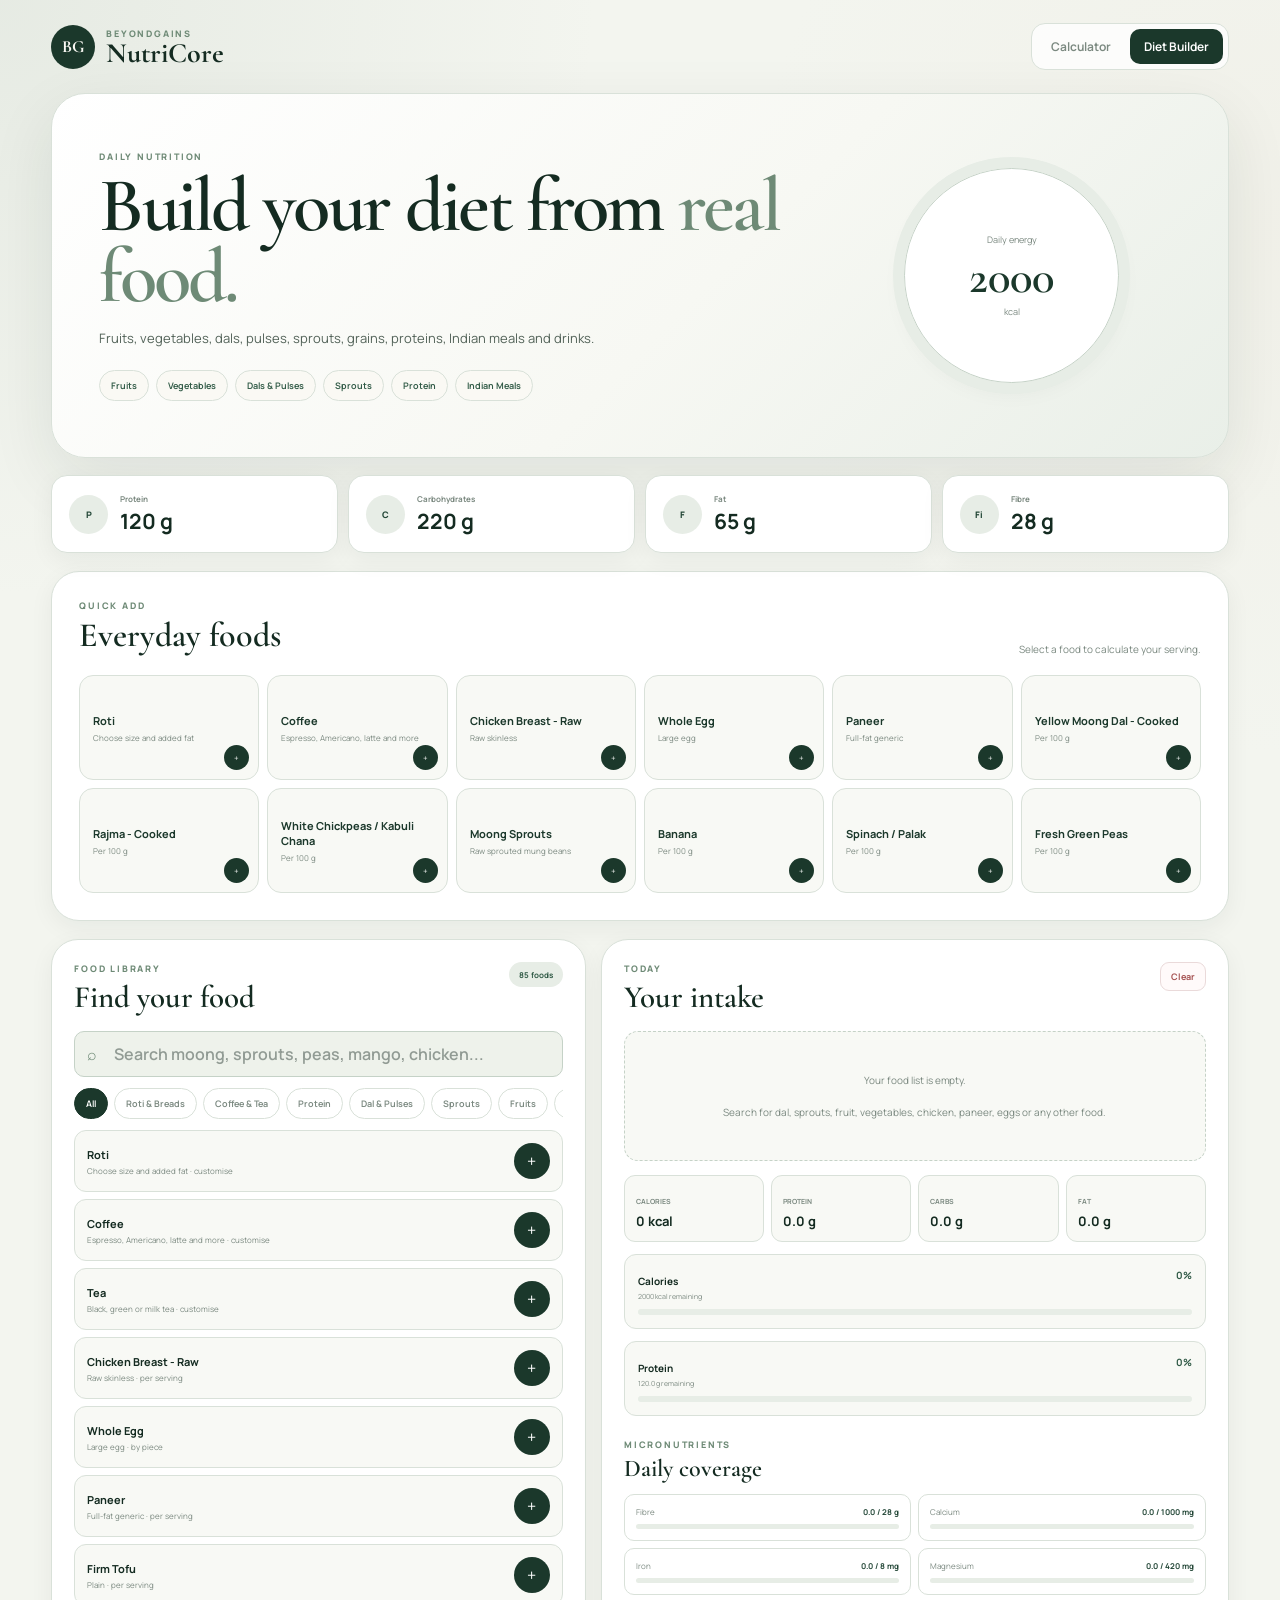
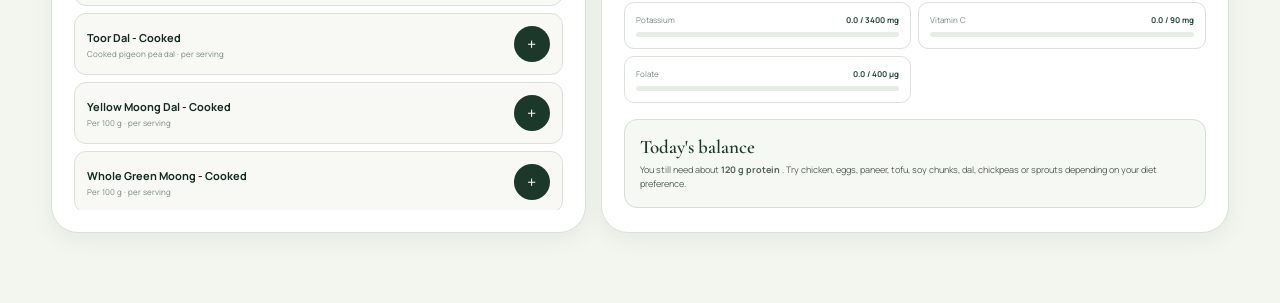
==== diet.html @ 4c8cb604 "Initial NutriCore website" ====
<!DOCTYPE html>
<html lang="en">

<head>

  <meta charset="UTF-8">

  <meta
    name="viewport"
    content="width=device-width, initial-scale=1.0"
  >

  <title>
    BeyondGains NutriCore — Diet Builder
  </title>

  <link
    rel="stylesheet"
    href="./style.css"
  >

</head>


<body>

<header class="navbar">

  <a
    href="./index.html"
    class="logo"
  >

    <span class="logo-mark">
      BG
    </span>

    <span class="logo-copy">

      <span class="logo-top">
        BEYONDGAINS
      </span>

      <span class="logo-main">
        NutriCore
      </span>

    </span>

  </a>


  <nav class="nav-links">

    <a
      href="./index.html"
      class="nav-link"
    >
      Calculator
    </a>

    <a
      href="./diet.html"
      class="nav-link active"
    >
      Diet Builder
    </a>

  </nav>

</header>



<main class="page">

  <section class="diet-hero">

    <div>

      <p class="eyebrow">
        DAILY NUTRITION
      </p>

      <h1>
        Build your diet from
        <span>real food.</span>
      </h1>

      <p id="dietTypeDisplay">

        Fruits, vegetables, dals,
        pulses, sprouts, grains,
        proteins, Indian meals and drinks.

      </p>


      <div class="diet-badges">

        <span>
          Fruits
        </span>

        <span>
          Vegetables
        </span>

        <span>
          Dals & Pulses
        </span>

        <span>
          Sprouts
        </span>

        <span>
          Protein
        </span>

        <span>
          Indian Meals
        </span>

      </div>

    </div>


    <div class="target-orbit">

      <div class="target-ring">

        <span>
          Daily energy
        </span>

        <strong id="targetCalories">
          —
        </strong>

        <small>
          kcal
        </small>

      </div>

    </div>

  </section>



  <section class="dashboard-grid">

    <article class="dashboard-card">

      <div class="dashboard-icon">
        P
      </div>

      <div>

        <span>
          Protein
        </span>

        <strong id="targetProtein">
          —
        </strong>

      </div>

    </article>


    <article class="dashboard-card">

      <div class="dashboard-icon">
        C
      </div>

      <div>

        <span>
          Carbohydrates
        </span>

        <strong id="targetCarbs">
          —
        </strong>

      </div>

    </article>


    <article class="dashboard-card">

      <div class="dashboard-icon">
        F
      </div>

      <div>

        <span>
          Fat
        </span>

        <strong id="targetFat">
          —
        </strong>

      </div>

    </article>


    <article class="dashboard-card">

      <div class="dashboard-icon">
        Fi
      </div>

      <div>

        <span>
          Fibre
        </span>

        <strong id="targetFibre">
          —
        </strong>

      </div>

    </article>

  </section>



  <section class="quick-section">

    <div class="section-heading">

      <div>

        <p class="eyebrow">
          QUICK ADD
        </p>

        <h2>
          Everyday foods
        </h2>

      </div>

      <p>
        Select a food to calculate your serving.
      </p>

    </div>


    <div
      id="quickFoodGrid"
      class="quick-food-grid"
    ></div>

  </section>



  <section class="food-layout">

    <div class="food-browser">

      <div class="food-browser-head">

        <div>

          <p class="eyebrow">
            FOOD LIBRARY
          </p>

          <h2>
            Find your food
          </h2>

        </div>


        <span
          id="foodCount"
          class="food-count"
        >
          0 foods
        </span>

      </div>


      <div class="search-shell">

        <span class="search-symbol">
          ⌕
        </span>

        <input
          id="foodSearch"
          type="search"
          placeholder="Search moong, sprouts, peas, mango, chicken..."
        >

      </div>


      <div
        id="filterRow"
        class="filter-row"
      ></div>


      <div
        id="foodList"
        class="food-list"
      ></div>

    </div>



    <div class="meal-panel">

      <div class="meal-panel-head">

        <div>

          <p class="eyebrow">
            TODAY
          </p>

          <h2>
            Your intake
          </h2>

        </div>


        <button
          id="clearMealButton"
          class="clear-button"
        >
          Clear
        </button>

      </div>


      <div
        id="mealItems"
        class="meal-items"
      ></div>


      <div class="meal-total-grid">

        <div class="meal-total">

          <span>
            CALORIES
          </span>

          <strong id="mealCalories">
            0 kcal
          </strong>

        </div>


        <div class="meal-total">

          <span>
            PROTEIN
          </span>

          <strong id="mealProtein">
            0 g
          </strong>

        </div>


        <div class="meal-total">

          <span>
            CARBS
          </span>

          <strong id="mealCarbs">
            0 g
          </strong>

        </div>


        <div class="meal-total">

          <span>
            FAT
          </span>

          <strong id="mealFat">
            0 g
          </strong>

        </div>

      </div>


      <div class="progress-card">

        <div class="progress-label">

          <div>

            <span>
              Calories
            </span>

            <small id="calorieRemainingText">
              —
            </small>

          </div>

          <strong id="progressText">
            0%
          </strong>

        </div>


        <div class="progress-track">

          <div
            id="progressBar"
            class="progress-bar"
          ></div>

        </div>

      </div>


      <div class="progress-card">

        <div class="progress-label">

          <div>

            <span>
              Protein
            </span>

            <small id="proteinRemainingText">
              —
            </small>

          </div>

          <strong id="proteinProgressText">
            0%
          </strong>

        </div>


        <div class="progress-track">

          <div
            id="proteinProgressBar"
            class="progress-bar"
          ></div>

        </div>

      </div>


      <div class="micro-heading">

        <p class="eyebrow">
          MICRONUTRIENTS
        </p>

        <h3>
          Daily coverage
        </h3>

      </div>


      <div
        id="micronutrients"
        class="micronutrient-grid"
      ></div>


      <div
        id="suggestionBox"
        class="suggestion-box"
      ></div>

    </div>

  </section>

</main>



<div
  id="foodCalculatorOverlay"
  class="food-calculator-overlay"
>

  <div class="food-calculator">

    <div>

      <div class="calculator-header">

        <div>

          <p class="eyebrow">
            FOOD CALCULATOR
          </p>

          <h2 id="calculatorFoodName">
            Food
          </h2>

        </div>


        <button
          id="calculatorClose"
          class="calculator-close"
        >
          ×
        </button>

      </div>


      <div class="calculator-screen">

        <div class="calculator-display-top">

          <span id="calculatorFoodDescription">
            Serving
          </span>

          <strong id="calculatorUnitLabel">
            g
          </strong>

        </div>


        <div class="calculator-number-display">

          <span>
            Quantity
          </span>

          <strong id="calculatorQuantity">
            1
          </strong>

        </div>


        <div class="live-macros">

          <div class="live-macro">

            <span>
              CALORIES
            </span>

            <strong id="calculatorCalories">
              0
            </strong>

          </div>


          <div class="live-macro">

            <span>
              PROTEIN
            </span>

            <strong id="calculatorProtein">
              0 g
            </strong>

          </div>


          <div class="live-macro">

            <span>
              CARBS
            </span>

            <strong id="calculatorCarbs">
              0 g
            </strong>

          </div>


          <div class="live-macro">

            <span>
              FAT
            </span>

            <strong id="calculatorFat">
              0 g
            </strong>

          </div>

        </div>

      </div>


      <div
        id="calculatorOptions"
      ></div>

    </div>



    <div class="number-pad-panel">

      <div class="number-pad-title">
        QUANTITY
      </div>


      <div class="number-pad">

        <button class="num-key" data-number="1">1</button>
        <button class="num-key" data-number="2">2</button>
        <button class="num-key" data-number="3">3</button>

        <button class="num-key" data-number="4">4</button>
        <button class="num-key" data-number="5">5</button>
        <button class="num-key" data-number="6">6</button>

        <button class="num-key" data-number="7">7</button>
        <button class="num-key" data-number="8">8</button>
        <button class="num-key" data-number="9">9</button>

        <button
          class="num-key action"
          data-number="."
        >
          .
        </button>

        <button
          class="num-key"
          data-number="0"
        >
          0
        </button>

        <button
          id="calculatorBackspace"
          class="num-key action"
        >
          ⌫
        </button>

      </div>


      <button
        id="calculatorClear"
        class="outline-button"
        style="width:100%; margin-top:10px;"
      >
        Clear
      </button>


      <button
        id="calculatorAdd"
        class="add-calculated-food"
      >
        Add to Today
      </button>


      <p class="calculator-note">

        Values are estimates and can vary with
        size, preparation and product.

      </p>

    </div>

  </div>

</div>


<script
  type="module"
  src="./diet.js"
></script>

</body>

</html>
---- style.css ----
@import url("https://fonts.googleapis.com/css2?family=Cormorant+Garamond:wght@500;600;700&family=Manrope:wght@400;500;600;700;800&display=swap");

:root {
  --bg: #f3f5ef;
  --bg-secondary: #e9eee7;

  --surface: #ffffff;
  --surface-soft: #f8f9f5;
  --surface-green: #edf3ec;

  --forest-950: #142b21;
  --forest-900: #1b382b;
  --forest-800: #234737;
  --forest-700: #305a46;
  --forest-600: #476c59;

  --sage-600: #6e8a76;
  --sage-500: #829989;
  --sage-400: #9caf9f;
  --sage-300: #bdcabe;
  --sage-200: #d5dfd5;
  --sage-100: #e7ede6;

  --ivory: #faf9f4;
  --warm: #ebe5d9;

  --text: #1d2d24;
  --text-soft: #526258;
  --muted: #7b8980;

  --border: #d9e1d9;
  --border-dark: #c5d2c7;

  --danger: #a65353;

  --shadow-sm:
    0 7px 24px rgba(20, 43, 33, 0.055);

  --shadow:
    0 22px 65px rgba(20, 43, 33, 0.09);
}


/* =====================================================
   RESET
===================================================== */

* {
  box-sizing: border-box;
}


html {
  scroll-behavior: smooth;
}


body {
  margin: 0;

  min-height: 100vh;

  font-family:
    "Manrope",
    sans-serif;

  color: var(--text);

  background:
    radial-gradient(
      circle at 0% 0%,
      rgba(189, 202, 190, 0.24),
      transparent 26%
    ),
    radial-gradient(
      circle at 100% 12%,
      rgba(235, 229, 217, 0.28),
      transparent 25%
    ),
    var(--bg);
}


a {
  color: inherit;
  text-decoration: none;
}


button,
input,
select {
  font: inherit;
}


button {
  cursor: pointer;
}


h1,
h2,
h3,
h4 {
  font-family:
    "Cormorant Garamond",
    Georgia,
    serif;
}


/* =====================================================
   NAV
===================================================== */

.navbar {
  width: min(1240px, 92%);

  margin: auto;

  padding: 23px 0;

  display: flex;

  align-items: center;

  justify-content: space-between;
}


.logo {
  display: flex;

  align-items: center;

  gap: 11px;
}


.logo-mark {
  width: 44px;
  height: 44px;

  display: flex;

  align-items: center;
  justify-content: center;

  border-radius: 50%;

  color: var(--ivory);

  background: var(--forest-900);

  font-family:
    "Cormorant Garamond",
    serif;

  font-size: 17px;

  font-weight: 700;
}


.logo-copy {
  display: flex;
  flex-direction: column;
}


.logo-top {
  color: var(--sage-600);

  font-size: 9px;

  font-weight: 800;

  letter-spacing: 0.2em;
}


.logo-main {
  color: var(--forest-950);

  font-family:
    "Cormorant Garamond",
    serif;

  font-size: 28px;

  font-weight: 700;

  line-height: 0.95;
}


.nav-links {
  display: flex;

  gap: 5px;

  padding: 5px;

  border: 1px solid var(--border);

  border-radius: 14px;

  background: rgba(255,255,255,0.8);
}


.nav-link {
  padding: 9px 14px;

  border-radius: 10px;

  color: var(--muted);

  font-size: 12px;

  font-weight: 650;

  transition: 0.15s ease;
}


.nav-link:hover {
  color: var(--forest-800);

  background: var(--sage-100);
}


.nav-link.active {
  color: white;

  background: var(--forest-900);
}


.nav-link:active {
  transform: scale(0.95);
}


/* =====================================================
   COMMON
===================================================== */

.page {
  width: min(1240px, 92%);

  margin: auto;

  padding-bottom: 70px;
}


.eyebrow {
  margin: 0;

  color: var(--sage-600);

  font-size: 9px;

  font-weight: 800;

  letter-spacing: 0.2em;
}


.primary-button {
  min-height: 47px;

  padding: 11px 18px;

  border: 0;

  border-radius: 12px;

  color: white;

  background: var(--forest-900);

  font-weight: 750;

  transition:
    transform 0.13s ease,
    background 0.13s ease;
}


.primary-button:hover {
  background: var(--forest-800);

  transform: translateY(-2px);
}


.primary-button:active {
  transform: scale(0.96);
}


.secondary-button {
  min-height: 47px;

  display: inline-flex;

  align-items: center;
  justify-content: center;

  padding: 11px 18px;

  border: 1px solid var(--border-dark);

  border-radius: 12px;

  color: var(--forest-800);

  background: white;

  font-weight: 700;
}


.secondary-button:hover {
  background: var(--sage-100);
}


/* =====================================================
   INDEX HERO
===================================================== */

.home-hero {
  min-height: 500px;

  display: grid;

  grid-template-columns:
    1.3fr 0.7fr;

  gap: 36px;

  align-items: center;

  padding: 48px;

  border: 1px solid var(--border);

  border-radius: 34px;

  background:
    linear-gradient(
      135deg,
      #ffffff,
      #f5f7f1 55%,
      #e9efe8
    );

  box-shadow: var(--shadow);
}


.home-hero h1 {
  max-width: 750px;

  margin: 8px 0 18px;

  color: var(--forest-950);

  font-size:
    clamp(51px, 6vw, 80px);

  font-weight: 600;

  line-height: 0.93;

  letter-spacing: -0.035em;
}


.home-hero h1 span {
  color: var(--sage-600);
}


.home-hero p:not(.eyebrow) {
  max-width: 650px;

  color: var(--text-soft);

  font-size: 14px;

  line-height: 1.75;
}


.hero-actions {
  display: flex;

  flex-wrap: wrap;

  gap: 9px;

  margin-top: 24px;
}


.hero-summary {
  padding: 25px;

  border: 1px solid var(--border-dark);

  border-radius: 25px;

  background: white;

  box-shadow: var(--shadow-sm);
}


.hero-big-number {
  margin:
    8px 0 18px;

  color: var(--forest-900);

  font-family:
    "Cormorant Garamond",
    serif;

  font-size: 58px;

  font-weight: 600;
}


.hero-big-number small {
  font-family:
    "Manrope",
    sans-serif;

  color: var(--muted);

  font-size: 11px;
}


.hero-mini-grid {
  display: grid;

  grid-template-columns:
    repeat(2, 1fr);

  gap: 8px;
}


.hero-mini-card {
  padding: 12px;

  border-radius: 12px;

  background: var(--surface-green);
}


.hero-mini-card span {
  display: block;

  color: var(--muted);

  font-size: 9px;
}


.hero-mini-card strong {
  display: block;

  margin-top: 3px;

  color: var(--forest-900);

  font-size: 16px;
}


/* =====================================================
   INDEX SECTIONS
===================================================== */

.calculator-section {
  margin-top: 18px;

  padding: 29px;

  border: 1px solid var(--border);

  border-radius: 28px;

  background: rgba(255,255,255,0.92);

  box-shadow: var(--shadow-sm);
}


.section-title h2 {
  margin:
    3px 0 0;

  color: var(--forest-950);

  font-size: 35px;

  font-weight: 600;
}


.goal-grid {
  display: grid;

  grid-template-columns:
    repeat(4, 1fr);

  gap: 10px;

  margin-top: 20px;
}


.goal-card {
  position: relative;

  min-height: 145px;

  padding: 17px;

  border: 1px solid var(--border);

  border-radius: 16px;

  background: var(--surface-soft);

  cursor: pointer;

  transition: 0.15s ease;
}


.goal-card:hover {
  transform: translateY(-3px);

  border-color: var(--sage-300);

  background: var(--surface-green);
}


.goal-card:active {
  transform: scale(0.97);
}


.goal-card input {
  position: absolute;

  opacity: 0;
}


.goal-card:has(input:checked) {
  border-color: var(--forest-700);

  background:
    linear-gradient(
      145deg,
      white,
      var(--surface-green)
    );
}


.goal-icon {
  width: 36px;
  height: 36px;

  display: flex;

  align-items: center;
  justify-content: center;

  margin-bottom: 18px;

  border-radius: 50%;

  color: var(--forest-800);

  background: var(--sage-100);

  font-weight: 800;
}


.goal-card strong {
  display: block;

  color: var(--forest-950);

  font-size: 12px;
}


.goal-card span {
  display: block;

  margin-top: 6px;

  color: var(--muted);

  font-size: 10px;

  line-height: 1.5;
}


/* =====================================================
   INDEX FORM
===================================================== */

.form-grid {
  display: grid;

  grid-template-columns:
    repeat(3, 1fr);

  gap: 12px;

  margin-top: 20px;
}


.form-field {
  display: block;

  padding: 13px;

  border: 1px solid var(--border);

  border-radius: 14px;

  background: var(--surface-soft);
}


.form-field > span {
  display: block;

  margin-bottom: 7px;

  color: var(--forest-800);

  font-size: 10px;

  font-weight: 750;
}


/*
IMPORTANT:
These styles fix the "white textbox disappears"
problem on index.html.
*/

.form-field input,
.form-field select,
.search-shell input,
.calculator-option-group input {
  width: 100%;

  min-height: 45px;

  padding: 11px 12px;

  border:
    1px solid var(--border-dark);

  border-radius: 10px;

  outline: none;

  color: var(--forest-950);

  background: #eef2eb;

  font-weight: 600;

  caret-color: var(--forest-900);

  transition:
    border 0.15s ease,
    background 0.15s ease,
    box-shadow 0.15s ease;
}


.form-field input::placeholder,
.search-shell input::placeholder {
  color: #919b94;
}


.form-field input:focus,
.form-field select:focus,
.search-shell input:focus {
  border-color: var(--forest-600);

  background: #ffffff;

  box-shadow:
    0 0 0 4px
    rgba(71,108,89,0.09);
}


.form-field select option {
  color: var(--text);

  background: white;
}


.diet-choice-grid {
  display: grid;

  grid-template-columns:
    repeat(4, 1fr);

  gap: 10px;

  margin-top: 19px;
}


.diet-choice {
  position: relative;

  padding: 15px;

  border: 1px solid var(--border);

  border-radius: 14px;

  background: var(--surface-soft);

  cursor: pointer;

  transition: 0.15s ease;
}


.diet-choice:hover {
  background: var(--surface-green);
}


.diet-choice input {
  position: absolute;

  opacity: 0;
}


.diet-choice:has(input:checked) {
  border-color: var(--forest-700);

  background: var(--sage-100);
}


.diet-choice strong {
  display: block;

  color: var(--forest-900);

  font-size: 11px;
}


.diet-choice small {
  display: block;

  margin-top: 4px;

  color: var(--muted);

  font-size: 9px;
}


/* =====================================================
   RESULT CARDS
===================================================== */

.results-grid {
  display: grid;

  grid-template-columns:
    repeat(4, 1fr);

  gap: 9px;

  margin-top: 20px;
}


.result-card {
  padding: 15px;

  border: 1px solid var(--border);

  border-radius: 14px;

  background: var(--surface-soft);
}


.result-card.highlight {
  background: var(--surface-green);

  border-color: var(--sage-300);
}


.result-card span {
  color: var(--muted);

  font-size: 9px;
}


.result-card strong {
  display: block;

  margin-top: 4px;

  color: var(--forest-900);

  font-size: 24px;
}


.hidden {
  display: none !important;
}


/* =====================================================
   DIET HERO
===================================================== */

.diet-hero {
  min-height: 365px;

  display: grid;

  grid-template-columns:
    1.35fr 0.65fr;

  gap: 40px;

  align-items: center;

  padding: 47px;

  border: 1px solid var(--border);

  border-radius: 34px;

  background:
    linear-gradient(
      135deg,
      #fff,
      #f7f8f3 55%,
      #e9efe8
    );

  box-shadow: var(--shadow);
}


.diet-hero h1 {
  margin:
    7px 0 15px;

  color: var(--forest-950);

  font-size:
    clamp(50px, 6vw, 77px);

  font-weight: 600;

  line-height: 0.93;

  letter-spacing: -0.035em;
}


.diet-hero h1 span {
  color: var(--sage-600);
}


.diet-hero p:not(.eyebrow) {
  max-width: 640px;

  color: var(--text-soft);

  font-size: 13px;

  line-height: 1.7;
}


.diet-badges {
  display: flex;

  flex-wrap: wrap;

  gap: 7px;

  margin-top: 21px;
}


.diet-badges span {
  padding:
    8px 11px;

  border: 1px solid var(--border);

  border-radius: 999px;

  color: var(--forest-700);

  background: var(--ivory);

  font-size: 9px;

  font-weight: 650;
}


.target-orbit {
  display: flex;

  justify-content: center;
}


.target-ring {
  width: 215px;
  height: 215px;

  display: flex;

  flex-direction: column;

  align-items: center;
  justify-content: center;

  border: 1px solid var(--border-dark);

  outline:
    11px solid var(--sage-100);

  border-radius: 50%;

  background: white;

  box-shadow: var(--shadow-sm);
}


.target-ring span {
  color: var(--muted);

  font-size: 9px;
}


.target-ring strong {
  margin-top: 3px;

  color: var(--forest-900);

  font-family:
    "Cormorant Garamond",
    serif;

  font-size: 47px;

  font-weight: 600;
}


.target-ring small {
  color: var(--muted);

  font-size: 9px;
}


/* =====================================================
   DIET DASHBOARD
===================================================== */

.dashboard-grid {
  display: grid;

  grid-template-columns:
    repeat(4, 1fr);

  gap: 10px;

  margin-top: 17px;
}


.dashboard-card {
  display: flex;

  align-items: center;

  gap: 12px;

  padding: 17px;

  border: 1px solid var(--border);

  border-radius: 16px;

  background: white;

  box-shadow: var(--shadow-sm);
}


.dashboard-icon {
  width: 39px;
  height: 39px;

  display: flex;

  align-items: center;
  justify-content: center;

  flex-shrink: 0;

  border-radius: 50%;

  color: var(--forest-800);

  background: var(--sage-100);

  font-size: 9px;

  font-weight: 800;
}


.dashboard-card span {
  display: block;

  color: var(--muted);

  font-size: 8px;

  font-weight: 700;
}


.dashboard-card strong {
  display: block;

  margin-top: 3px;

  color: var(--forest-950);

  font-size: 21px;
}


.dashboard-card small {
  color: var(--muted);

  font-size: 8px;
}


/* =====================================================
   QUICK
===================================================== */

.quick-section {
  margin-top: 18px;

  padding: 27px;

  border: 1px solid var(--border);

  border-radius: 28px;

  background: white;

  box-shadow: var(--shadow-sm);
}


.section-heading {
  display: flex;

  justify-content: space-between;

  align-items: flex-end;

  gap: 20px;

  margin-bottom: 19px;
}


.section-heading h2 {
  margin: 3px 0 0;

  color: var(--forest-950);

  font-size: 34px;

  font-weight: 600;
}


.section-heading > p {
  max-width: 400px;

  margin: 0;

  color: var(--muted);

  font-size: 10px;
}


.quick-food-grid {
  display: grid;

  grid-template-columns:
    repeat(6, 1fr);

  gap: 8px;
}


.quick-food-card {
  position: relative;

  min-height: 105px;

  padding: 13px;

  text-align: left;

  border: 1px solid var(--border);

  border-radius: 14px;

  background: var(--surface-soft);

  transition: 0.13s ease;
}


.quick-food-card:hover {
  transform: translateY(-2px);

  background: var(--surface-green);

  border-color: var(--sage-300);
}


.quick-food-card strong {
  display: block;

  color: var(--forest-900);

  font-size: 11px;
}


.quick-food-card span {
  display: block;

  margin-top: 4px;

  color: var(--muted);

  font-size: 8px;
}


.quick-plus {
  position: absolute;

  right: 9px;
  bottom: 9px;

  width: 25px;
  height: 25px;

  display: flex !important;

  align-items: center;
  justify-content: center;

  border-radius: 50%;

  color: white !important;

  background: var(--forest-900);
}


/* =====================================================
   FOOD AREA
===================================================== */

.food-layout {
  display: grid;

  grid-template-columns:
    0.92fr 1.08fr;

  gap: 15px;

  margin-top: 18px;
}


.food-browser,
.meal-panel {
  padding: 22px;

  border: 1px solid var(--border);

  border-radius: 27px;

  background: white;

  box-shadow: var(--shadow-sm);
}


.food-browser-head,
.meal-panel-head {
  display: flex;

  justify-content: space-between;

  align-items: flex-start;

  gap: 15px;

  margin-bottom: 15px;
}


.food-browser h2,
.meal-panel h2 {
  margin: 3px 0 0;

  color: var(--forest-950);

  font-size: 31px;

  font-weight: 600;
}


.food-count {
  padding:
    7px 10px;

  border-radius: 999px;

  color: var(--forest-700);

  background: var(--sage-100);

  font-size: 8px;

  font-weight: 700;
}


.search-shell {
  position: relative;
}


.search-symbol {
  position: absolute;

  left: 13px;
  top: 50%;

  transform: translateY(-50%);

  color: var(--sage-600);
}


.search-shell input {
  padding-left: 39px;
}


/* =====================================================
   FILTERS
===================================================== */

.filter-row {
  display: flex;

  gap: 6px;

  overflow-x: auto;

  padding: 11px 0;
}


.filter-button {
  flex-shrink: 0;

  padding:
    8px 11px;

  border: 1px solid var(--border);

  border-radius: 999px;

  color: var(--muted);

  background: white;

  font-size: 9px;

  font-weight: 650;
}


.filter-button:hover {
  background: var(--sage-100);

  color: var(--forest-800);
}


.filter-button.active {
  color: white;

  border-color: var(--forest-900);

  background: var(--forest-900);
}


/* =====================================================
   FOOD LIST
===================================================== */

.food-list {
  display: grid;

  gap: 7px;

  max-height: 680px;

  overflow-y: auto;
}


.food-item {
  display: grid;

  grid-template-columns:
    1fr auto;

  align-items: center;

  gap: 10px;

  padding: 12px;

  border: 1px solid var(--border);

  border-radius: 12px;

  background: var(--surface-soft);

  transition: 0.13s ease;
}


.food-item:hover {
  transform: translateX(2px);

  border-color: var(--sage-300);

  background: var(--surface-green);
}


.food-name strong {
  display: block;

  color: var(--forest-950);

  font-size: 11px;
}


.food-name span {
  display: block;

  margin-top: 3px;

  color: var(--muted);

  font-size: 8px;
}


.food-add {
  width: 36px;
  height: 36px;

  border: 0;

  border-radius: 50%;

  color: white;

  background: var(--forest-900);

  font-size: 16px;
}


.food-add:active {
  transform: scale(0.85);
}


/* =====================================================
   MEAL
===================================================== */

.clear-button {
  padding:
    7px 10px;

  border: 1px solid #eadada;

  border-radius: 9px;

  color: var(--danger);

  background: #fffafa;

  font-size: 9px;

  font-weight: 700;
}


.meal-items {
  display: grid;

  gap: 7px;
}


.empty-state {
  padding: 40px 20px;

  border:
    1px dashed var(--border-dark);

  border-radius: 14px;

  color: var(--muted);

  background: var(--surface-soft);

  text-align: center;

  font-size: 10px;

  line-height: 1.6;
}


.meal-item {
  display: grid;

  grid-template-columns:
    1fr auto;

  gap: 8px;

  align-items: center;

  padding: 10px;

  border: 1px solid var(--border);

  border-radius: 11px;

  background: var(--surface-soft);
}


.meal-item-name strong {
  display: block;

  color: var(--forest-950);

  font-size: 10px;
}


.meal-item-name span {
  display: block;

  margin-top: 3px;

  color: var(--muted);

  font-size: 8px;
}


.remove-food {
  width: 31px;
  height: 31px;

  border: 0;

  border-radius: 50%;

  color: var(--danger);

  background: #f8eeee;
}


/* =====================================================
   TOTALS
===================================================== */

.meal-total-grid {
  display: grid;

  grid-template-columns:
    repeat(4, 1fr);

  gap: 7px;

  margin-top: 14px;
}


.meal-total {
  padding: 11px;

  border: 1px solid var(--border);

  border-radius: 11px;

  background: var(--surface-soft);
}


.meal-total span {
  color: var(--muted);

  font-size: 7px;

  font-weight: 700;
}


.meal-total strong {
  display: block;

  margin-top: 3px;

  color: var(--forest-950);

  font-size: 13px;
}


/* =====================================================
   PROGRESS
===================================================== */

.progress-card {
  margin-top: 12px;

  padding: 13px;

  border: 1px solid var(--border);

  border-radius: 12px;

  background: var(--surface-soft);
}


.progress-label {
  display: flex;

  justify-content: space-between;

  gap: 10px;
}


.progress-label span {
  color: var(--forest-950);

  font-size: 10px;

  font-weight: 700;
}


.progress-label small {
  display: block;

  margin-top: 2px;

  color: var(--muted);

  font-size: 7px;
}


.progress-label strong {
  color: var(--forest-700);

  font-size: 10px;
}


.progress-track {
  height: 6px;

  margin-top: 8px;

  overflow: hidden;

  border-radius: 999px;

  background: var(--sage-100);
}


.progress-bar {
  height: 100%;

  border-radius: inherit;

  background:
    linear-gradient(
      90deg,
      var(--forest-900),
      var(--sage-400)
    );
}


/* =====================================================
   MICROS
===================================================== */

.micro-heading {
  margin-top: 22px;
}


.micro-heading h3 {
  margin: 3px 0 0;

  color: var(--forest-950);

  font-size: 24px;

  font-weight: 600;
}


.micronutrient-grid {
  display: grid;

  grid-template-columns:
    repeat(2, 1fr);

  gap: 7px;

  margin-top: 11px;
}


.micro-card {
  padding: 11px;

  border: 1px solid var(--border);

  border-radius: 10px;

  background: white;
}


.micro-top {
  display: flex;

  justify-content: space-between;

  gap: 7px;

  font-size: 8px;
}


.micro-top span {
  color: var(--muted);
}


.micro-top strong {
  color: var(--forest-800);
}


.micro-bar {
  height: 5px;

  margin-top: 7px;

  overflow: hidden;

  border-radius: 999px;

  background: var(--sage-100);
}


.micro-bar div {
  height: 100%;

  background: var(--forest-700);
}


/* =====================================================
   SUGGESTION
===================================================== */

.suggestion-box {
  margin-top: 16px;

  padding: 15px;

  border: 1px solid var(--sage-200);

  border-radius: 13px;

  background: #f5f8f3;
}


.suggestion-box h3 {
  margin:
    0 0 5px;

  color: var(--forest-900);

  font-size: 19px;

  font-weight: 600;
}


.suggestion-box p {
  margin: 0;

  color: var(--text-soft);

  font-size: 9px;

  line-height: 1.6;
}


/* =====================================================
   CALCULATOR MODAL
===================================================== */

.food-calculator-overlay {
  position: fixed;

  inset: 0;

  z-index: 1000;

  display: none;

  align-items: center;
  justify-content: center;

  padding: 20px;

  background:
    rgba(20,43,33,0.40);

  backdrop-filter: blur(10px);
}


.food-calculator-overlay.open {
  display: flex;
}


.food-calculator {
  width: min(900px, 100%);

  max-height: 92vh;

  overflow-y: auto;

  display: grid;

  grid-template-columns:
    1fr 305px;

  gap: 17px;

  padding: 22px;

  border: 1px solid var(--border-dark);

  border-radius: 27px;

  background: var(--ivory);

  box-shadow:
    0 40px 120px
    rgba(20,43,33,0.28);
}


.calculator-header {
  display: flex;

  justify-content: space-between;

  align-items: flex-start;

  gap: 15px;

  margin-bottom: 15px;
}


.calculator-header h2 {
  margin: 3px 0 0;

  color: var(--forest-950);

  font-size: 35px;

  font-weight: 600;
}


.calculator-close {
  width: 37px;
  height: 37px;

  border: 0;

  border-radius: 50%;

  color: var(--forest-800);

  background: var(--sage-100);

  font-size: 18px;
}


.calculator-screen {
  padding: 18px;

  border: 1px solid var(--sage-200);

  border-radius: 17px;

  background:
    linear-gradient(
      145deg,
      #f9faf6,
      #edf2eb
    );
}


.calculator-display-top {
  display: flex;

  justify-content: space-between;

  margin-bottom: 14px;
}


.calculator-display-top span {
  color: var(--muted);

  font-size: 9px;
}


.calculator-display-top strong {
  color: var(--forest-800);

  font-size: 10px;
}


.calculator-number-display {
  padding:
    12px 14px;

  display: flex;

  justify-content: space-between;

  align-items: center;

  border: 1px solid var(--border);

  border-radius: 11px;

  background: white;
}


.calculator-number-display span {
  color: var(--muted);

  font-size: 9px;
}


.calculator-number-display strong {
  color: var(--forest-950);

  font-family:
    "Cormorant Garamond",
    serif;

  font-size: 41px;

  font-weight: 600;
}


.live-macros {
  display: grid;

  grid-template-columns:
    repeat(4, 1fr);

  gap: 6px;

  margin-top: 11px;
}


.live-macro {
  padding: 9px;

  border-radius: 9px;

  background:
    rgba(255,255,255,0.82);
}


.live-macro span {
  display: block;

  color: var(--muted);

  font-size: 6px;
}


.live-macro strong {
  display: block;

  margin-top: 2px;

  color: var(--forest-800);

  font-size: 11px;
}


.calculator-option-group {
  margin-top: 15px;
}


.calculator-option-group > span {
  display: block;

  margin-bottom: 7px;

  color: var(--forest-900);

  font-size: 9px;

  font-weight: 700;
}


.scroll-options {
  display: flex;

  gap: 6px;

  overflow-x: auto;
}


.option-chip {
  flex-shrink: 0;

  padding:
    8px 11px;

  border: 1px solid var(--border);

  border-radius: 999px;

  color: var(--muted);

  background: white;

  font-size: 9px;

  font-weight: 650;
}


.option-chip.selected {
  color: white;

  border-color: var(--forest-900);

  background: var(--forest-900);
}


/* =====================================================
   NUMBER PAD
===================================================== */

.number-pad-panel {
  padding: 16px;

  border: 1px solid var(--border);

  border-radius: 18px;

  background: #f2f4ee;
}


.number-pad-title {
  margin-bottom: 10px;

  color: var(--muted);

  font-size: 8px;

  font-weight: 800;

  letter-spacing: 0.12em;
}


.number-pad {
  display: grid;

  grid-template-columns:
    repeat(3, 1fr);

  gap: 7px;
}


.num-key {
  min-height: 57px;

  border: 1px solid var(--border);

  border-radius: 11px;

  color: var(--forest-950);

  background: white;

  font-size: 17px;

  font-weight: 650;
}


.num-key:hover {
  background: var(--sage-100);
}


.num-key:active {
  transform: scale(0.94);
}


.num-key.action {
  color: var(--forest-700);

  background: var(--surface-green);
}


.outline-button {
  min-height: 43px;

  padding: 10px 14px;

  border: 1px solid var(--border-dark);

  border-radius: 10px;

  color: var(--forest-800);

  background: white;

  font-weight: 650;
}


.add-calculated-food {
  width: 100%;

  min-height: 49px;

  margin-top: 10px;

  border: 0;

  border-radius: 11px;

  color: white;

  background: var(--forest-900);

  font-weight: 750;
}


.add-calculated-food:active {
  transform: scale(0.96);
}


.calculator-note {
  color: var(--muted);

  font-size: 7px;

  line-height: 1.5;
}


/* =====================================================
   RESPONSIVE
===================================================== */

@media (max-width: 1050px) {

  .quick-food-grid {
    grid-template-columns:
      repeat(3, 1fr);
  }


  .food-layout {
    grid-template-columns:
      1fr;
  }

}


@media (max-width: 850px) {

  .home-hero,
  .diet-hero {
    grid-template-columns:
      1fr;
  }


  .goal-grid,
  .diet-choice-grid,
  .dashboard-grid {
    grid-template-columns:
      repeat(2, 1fr);
  }


  .form-grid {
    grid-template-columns:
      repeat(2, 1fr);
  }


  .food-calculator {
    grid-template-columns:
      1fr;
  }

}


@media (max-width: 620px) {

  .navbar {
    align-items: flex-start;

    flex-direction: column;

    gap: 11px;
  }


  .nav-links {
    width: 100%;
  }


  .nav-link {
    flex: 1;

    text-align: center;
  }


  .home-hero,
  .diet-hero {
    padding: 25px;
  }


  .home-hero h1,
  .diet-hero h1 {
    font-size: 47px;
  }


  .goal-grid,
  .form-grid,
  .diet-choice-grid {
    grid-template-columns:
      1fr;
  }


  .results-grid,
  .dashboard-grid,
  .meal-total-grid,
  .micronutrient-grid,
  .live-macros {
    grid-template-columns:
      repeat(2, 1fr);
  }


  .quick-food-grid {
    grid-template-columns:
      repeat(2, 1fr);
  }

}
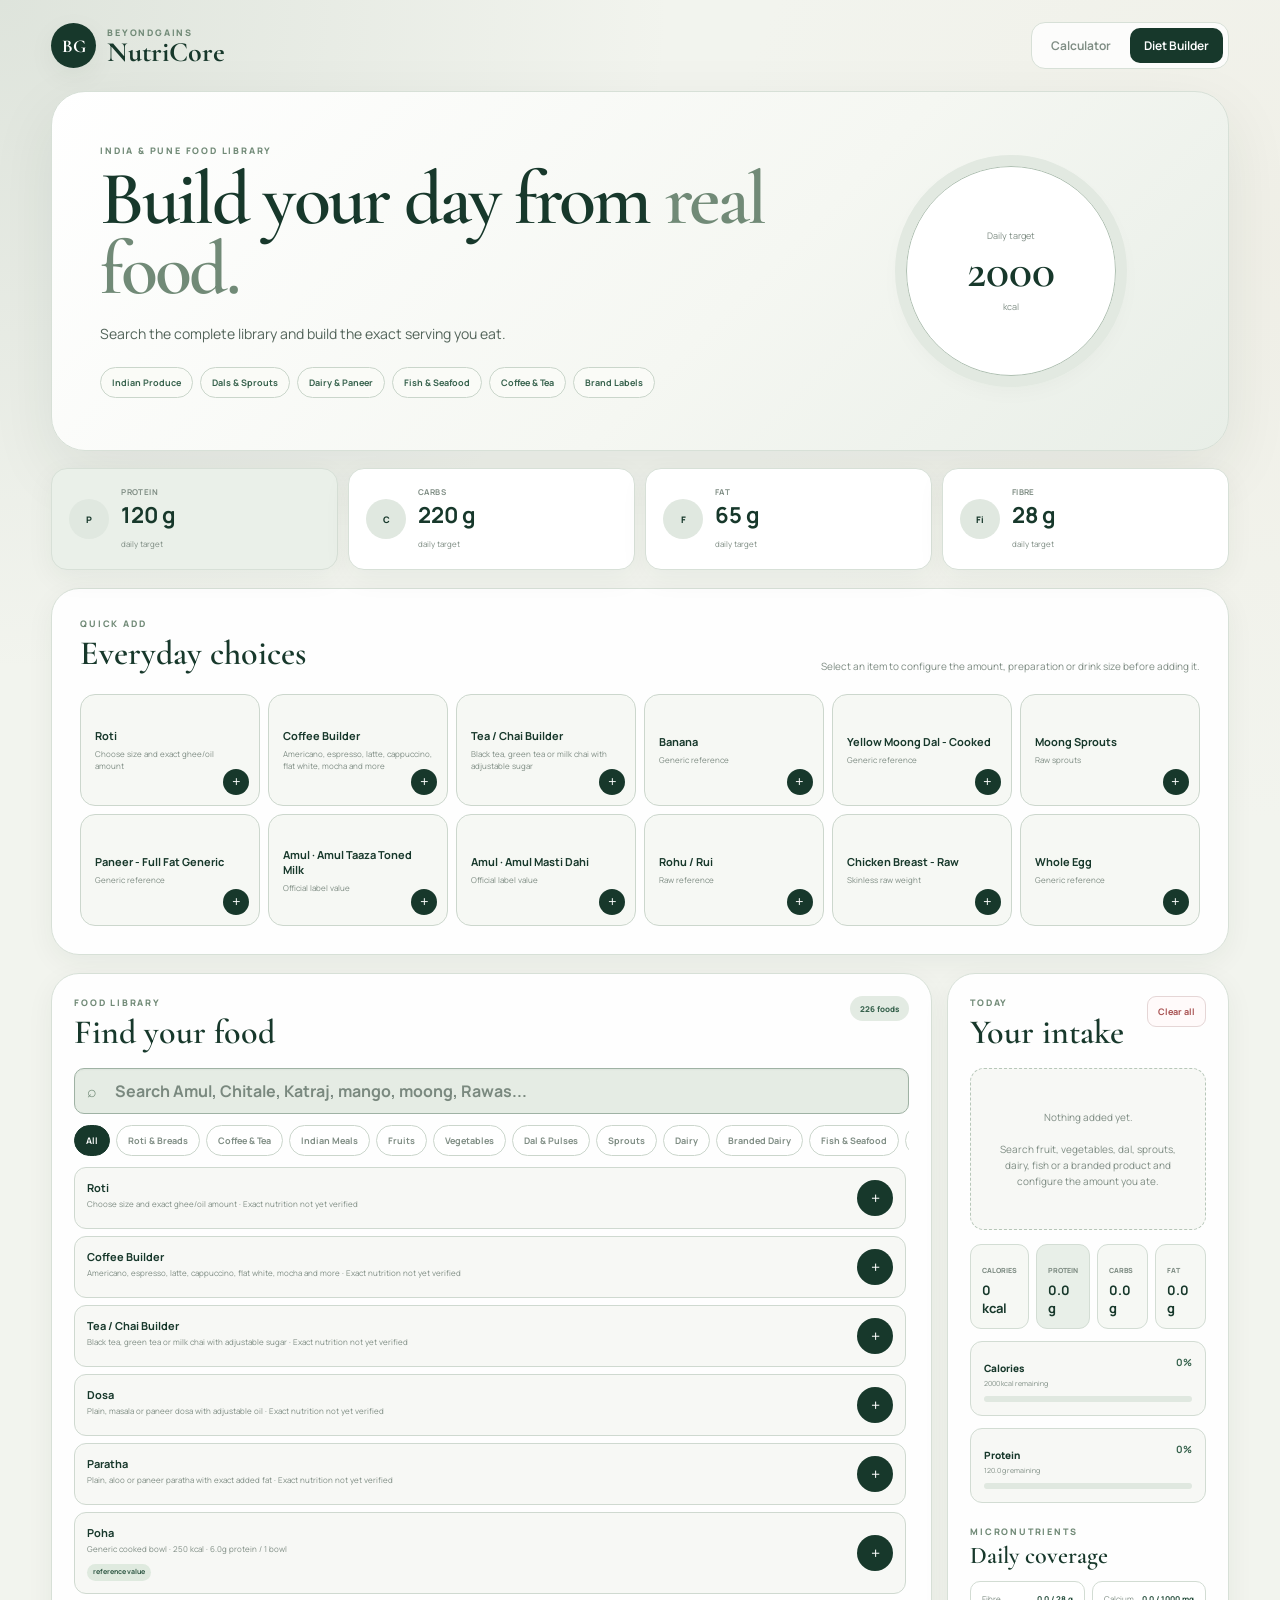
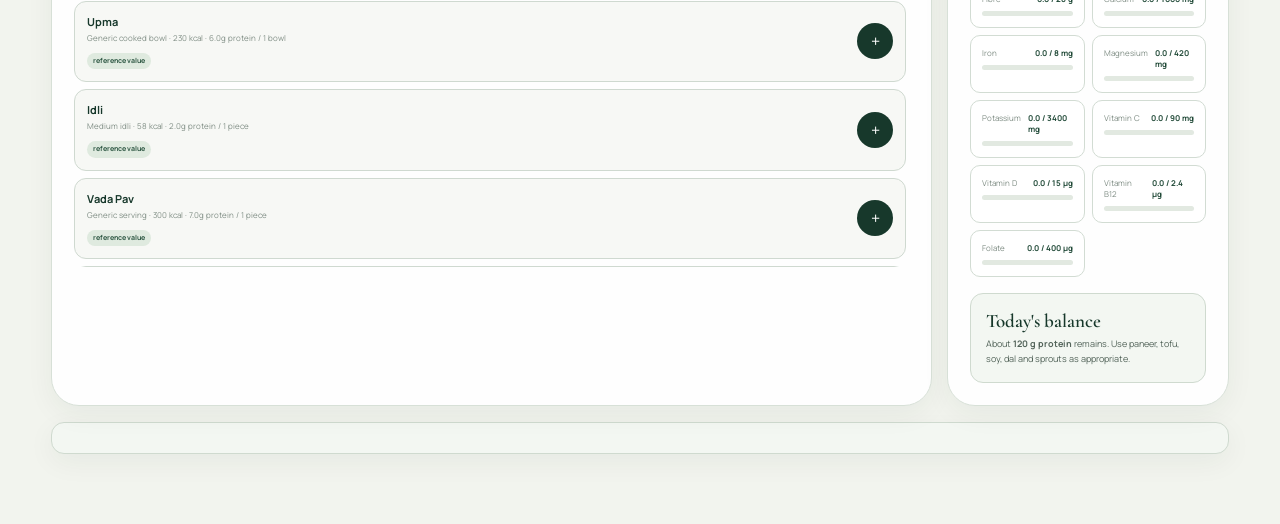
==== commit f1cd4ac7: "Update NutriCore UI and food database" ====
--- a/diet.html
+++ b/diet.html
@@ -10,9 +10,15 @@
     content="width=device-width, initial-scale=1.0"
   >
 
+  <meta
+    name="description"
+    content="BeyondGains NutriCore diet builder"
+  >
+
   <title>
-    BeyondGains NutriCore — Diet Builder
+    NutriCore — Diet Builder
   </title>
+
 
   <link
     rel="stylesheet"
@@ -74,24 +80,29 @@
 
 <main class="page">
 
+  <!-- ===========================================
+       HERO
+  ============================================ -->
+
   <section class="diet-hero">
 
-    <div>
+    <div class="diet-hero-copy">
 
       <p class="eyebrow">
-        DAILY NUTRITION
+        INDIA & PUNE FOOD LIBRARY
       </p>
 
       <h1>
-        Build your diet from
+        Build your day from
         <span>real food.</span>
       </h1>
 
       <p id="dietTypeDisplay">
 
-        Fruits, vegetables, dals,
-        pulses, sprouts, grains,
-        proteins, Indian meals and drinks.
+        Search fresh produce, dals, sprouts,
+        milk, curd, paneer, fish, eggs,
+        grains, Indian meals and Pune-relevant
+        branded dairy products.
 
       </p>
 
@@ -99,27 +110,27 @@
       <div class="diet-badges">
 
         <span>
-          Fruits
-        </span>
-
-        <span>
-          Vegetables
-        </span>
-
-        <span>
-          Dals & Pulses
-        </span>
-
-        <span>
-          Sprouts
-        </span>
-
-        <span>
-          Protein
-        </span>
-
-        <span>
-          Indian Meals
+          Indian Produce
+        </span>
+
+        <span>
+          Dals & Sprouts
+        </span>
+
+        <span>
+          Dairy & Paneer
+        </span>
+
+        <span>
+          Fish & Seafood
+        </span>
+
+        <span>
+          Coffee & Tea
+        </span>
+
+        <span>
+          Brand Labels
         </span>
 
       </div>
@@ -127,12 +138,13 @@
     </div>
 
 
+
     <div class="target-orbit">
 
       <div class="target-ring">
 
         <span>
-          Daily energy
+          Daily target
         </span>
 
         <strong id="targetCalories">
@@ -151,13 +163,17 @@
 
 
 
+  <!-- ===========================================
+       TARGETS
+  ============================================ -->
+
   <section class="dashboard-grid">
 
-    <article class="dashboard-card">
-
-      <div class="dashboard-icon">
+    <article class="dashboard-card featured-dashboard">
+
+      <span class="dashboard-icon">
         P
-      </div>
+      </span>
 
       <div>
 
@@ -169,6 +185,10 @@
           —
         </strong>
 
+        <small>
+          daily target
+        </small>
+
       </div>
 
     </article>
@@ -176,20 +196,24 @@
 
     <article class="dashboard-card">
 
-      <div class="dashboard-icon">
+      <span class="dashboard-icon">
         C
-      </div>
+      </span>
 
       <div>
 
         <span>
-          Carbohydrates
+          Carbs
         </span>
 
         <strong id="targetCarbs">
           —
         </strong>
 
+        <small>
+          daily target
+        </small>
+
       </div>
 
     </article>
@@ -197,9 +221,9 @@
 
     <article class="dashboard-card">
 
-      <div class="dashboard-icon">
+      <span class="dashboard-icon">
         F
-      </div>
+      </span>
 
       <div>
 
@@ -211,6 +235,10 @@
           —
         </strong>
 
+        <small>
+          daily target
+        </small>
+
       </div>
 
     </article>
@@ -218,9 +246,9 @@
 
     <article class="dashboard-card">
 
-      <div class="dashboard-icon">
+      <span class="dashboard-icon">
         Fi
-      </div>
+      </span>
 
       <div>
 
@@ -232,6 +260,10 @@
           —
         </strong>
 
+        <small>
+          daily target
+        </small>
+
       </div>
 
     </article>
@@ -239,6 +271,10 @@
   </section>
 
 
+
+  <!-- ===========================================
+       QUICK
+  ============================================ -->
 
   <section class="quick-section">
 
@@ -251,13 +287,15 @@
         </p>
 
         <h2>
-          Everyday foods
+          Everyday choices
         </h2>
 
       </div>
 
+
       <p>
-        Select a food to calculate your serving.
+        Select an item to configure the amount,
+        preparation or drink size before adding it.
       </p>
 
     </div>
@@ -271,6 +309,10 @@
   </section>
 
 
+
+  <!-- ===========================================
+       FOOD + TODAY
+  ============================================ -->
 
   <section class="food-layout">
 
@@ -310,7 +352,7 @@
         <input
           id="foodSearch"
           type="search"
-          placeholder="Search moong, sprouts, peas, mango, chicken..."
+          placeholder="Search Amul, Chitale, Katraj, mango, moong, Rawas..."
         >
 
       </div>
@@ -352,7 +394,7 @@
           id="clearMealButton"
           class="clear-button"
         >
-          Clear
+          Clear all
         </button>
 
       </div>
@@ -364,9 +406,10 @@
       ></div>
 
 
+
       <div class="meal-total-grid">
 
-        <div class="meal-total">
+        <article class="meal-total">
 
           <span>
             CALORIES
@@ -376,10 +419,10 @@
             0 kcal
           </strong>
 
-        </div>
-
-
-        <div class="meal-total">
+        </article>
+
+
+        <article class="meal-total protein-total">
 
           <span>
             PROTEIN
@@ -389,10 +432,10 @@
             0 g
           </strong>
 
-        </div>
-
-
-        <div class="meal-total">
+        </article>
+
+
+        <article class="meal-total">
 
           <span>
             CARBS
@@ -402,10 +445,10 @@
             0 g
           </strong>
 
-        </div>
-
-
-        <div class="meal-total">
+        </article>
+
+
+        <article class="meal-total">
 
           <span>
             FAT
@@ -415,9 +458,10 @@
             0 g
           </strong>
 
-        </div>
-
-      </div>
+        </article>
+
+      </div>
+
 
 
       <div class="progress-card">
@@ -455,6 +499,7 @@
       </div>
 
 
+
       <div class="progress-card">
 
         <div class="progress-label">
@@ -482,12 +527,13 @@
 
           <div
             id="proteinProgressBar"
-            class="progress-bar"
+            class="progress-bar protein-bar"
           ></div>
 
         </div>
 
       </div>
+
 
 
       <div class="micro-heading">
@@ -518,9 +564,29 @@
 
   </section>
 
+
+
+  <section class="data-note">
+
+    <strong>
+     
+    </strong>
+
+    <p>
+
+     
+
+    </p>
+
+  </section>
+
 </main>
 
 
+
+<!-- ===============================================
+     FOOD CALCULATOR
+================================================ -->
 
 <div
   id="foodCalculatorOverlay"
@@ -529,7 +595,7 @@
 
   <div class="food-calculator">
 
-    <div>
+    <div class="calculator-main">
 
       <div class="calculator-header">
 
@@ -542,6 +608,15 @@
           <h2 id="calculatorFoodName">
             Food
           </h2>
+
+
+          <div class="food-meta-line">
+
+            <span id="calculatorBrand"></span>
+
+            <span id="calculatorStatus"></span>
+
+          </div>
 
         </div>
 
@@ -556,12 +631,13 @@
       </div>
 
 
+
       <div class="calculator-screen">
 
         <div class="calculator-display-top">
 
           <span id="calculatorFoodDescription">
-            Serving
+            Configure serving
           </span>
 
           <strong id="calculatorUnitLabel">
@@ -571,9 +647,10 @@
         </div>
 
 
+
         <div class="calculator-number-display">
 
-          <span>
+          <span id="calculatorQuantityLabel">
             Quantity
           </span>
 
@@ -584,6 +661,7 @@
         </div>
 
 
+
         <div class="live-macros">
 
           <div class="live-macro">
@@ -644,16 +722,23 @@
 
       <div
         id="calculatorOptions"
+        class="calculator-options"
       ></div>
 
+
+      <div
+        id="calculatorWarning"
+        class="calculator-warning hidden"
+      ></div>
+
     </div>
 
 
 
-    <div class="number-pad-panel">
+    <aside class="number-pad-panel">
 
       <div class="number-pad-title">
-        QUANTITY
+        AMOUNT
       </div>
 
 
@@ -697,8 +782,7 @@
 
       <button
         id="calculatorClear"
-        class="outline-button"
-        style="width:100%; margin-top:10px;"
+        class="secondary-button keypad-secondary"
       >
         Clear
       </button>
@@ -706,7 +790,7 @@
 
       <button
         id="calculatorAdd"
-        class="add-calculated-food"
+        class="primary-button calculator-add"
       >
         Add to Today
       </button>
@@ -714,16 +798,17 @@
 
       <p class="calculator-note">
 
-        Values are estimates and can vary with
-        size, preparation and product.
+        Nutrition can vary by size,
+        recipe and current product label.
 
       </p>
 
-    </div>
+    </aside>
 
   </div>
 
 </div>
+
 
 
 <script
@@ -732,5 +817,4 @@
 ></script>
 
 </body>
-
 </html>
--- a/style.css
+++ b/style.css
@@ -1,83 +1,117 @@
 @import url("https://fonts.googleapis.com/css2?family=Cormorant+Garamond:wght@500;600;700&family=Manrope:wght@400;500;600;700;800&display=swap");
 
+
 :root {
-  --bg: #f3f5ef;
-  --bg-secondary: #e9eee7;
-
-  --surface: #ffffff;
-  --surface-soft: #f8f9f5;
-  --surface-green: #edf3ec;
-
-  --forest-950: #142b21;
-  --forest-900: #1b382b;
-  --forest-800: #234737;
-  --forest-700: #305a46;
-  --forest-600: #476c59;
-
-  --sage-600: #6e8a76;
-  --sage-500: #829989;
-  --sage-400: #9caf9f;
-  --sage-300: #bdcabe;
-  --sage-200: #d5dfd5;
-  --sage-100: #e7ede6;
-
-  --ivory: #faf9f4;
-  --warm: #ebe5d9;
-
-  --text: #1d2d24;
-  --text-soft: #526258;
-  --muted: #7b8980;
-
-  --border: #d9e1d9;
-  --border-dark: #c5d2c7;
-
-  --danger: #a65353;
+
+  --bg:
+    #f2f4ee;
+
+  --surface:
+    #ffffff;
+
+  --soft:
+    #f7f8f4;
+
+  --soft-green:
+    #eaf0e9;
+
+  --forest:
+    #17382b;
+
+  --forest-2:
+    #214a38;
+
+  --forest-3:
+    #37624d;
+
+  --sage:
+    #718a77;
+
+  --sage-2:
+    #9fb1a2;
+
+  --sage-3:
+    #cdd8cd;
+
+  --sage-4:
+    #e5ebe4;
+
+  --text:
+    #1b2e24;
+
+  --text-2:
+    #53645a;
+
+  --muted:
+    #7f8d84;
+
+  --border:
+    #d7e0d7;
+
+  --danger:
+    #a75050;
+
+  --amber:
+    #9a7130;
+
+  --shadow:
+    0 22px 65px
+    rgba(23,56,43,.08);
 
   --shadow-sm:
-    0 7px 24px rgba(20, 43, 33, 0.055);
-
-  --shadow:
-    0 22px 65px rgba(20, 43, 33, 0.09);
-}
-
-
-/* =====================================================
+    0 8px 28px
+    rgba(23,56,43,.055);
+
+}
+
+
+
+/* ==============================================
    RESET
-===================================================== */
+============================================== */
 
 * {
-  box-sizing: border-box;
+  box-sizing:
+    border-box;
 }
 
 
 html {
-  scroll-behavior: smooth;
+  scroll-behavior:
+    smooth;
 }
 
 
 body {
+
   margin: 0;
 
-  min-height: 100vh;
+  min-height:
+    100vh;
+
+  color:
+    var(--text);
 
   font-family:
     "Manrope",
     sans-serif;
 
-  color: var(--text);
-
-  background:
+  background:
+
     radial-gradient(
-      circle at 0% 0%,
-      rgba(189, 202, 190, 0.24),
-      transparent 26%
+      circle at 0 0,
+      rgba(159,177,162,.24),
+      transparent 27%
     ),
+
     radial-gradient(
       circle at 100% 12%,
-      rgba(235, 229, 217, 0.28),
+      rgba(235,228,214,.28),
       transparent 25%
     ),
+
     var(--bg);
+
 }
 
 
@@ -103,2209 +137,3309 @@
 h2,
 h3,
 h4 {
+
   font-family:
     "Cormorant Garamond",
     Georgia,
     serif;
-}
-
-
-/* =====================================================
+
+}
+
+
+.hidden {
+  display:
+    none !important;
+}
+
+
+
+/* ==============================================
    NAV
-===================================================== */
+============================================== */
 
 .navbar {
-  width: min(1240px, 92%);
-
-  margin: auto;
-
-  padding: 23px 0;
-
-  display: flex;
-
-  align-items: center;
-
-  justify-content: space-between;
+
+  width:
+    min(1240px,92%);
+
+  margin:
+    auto;
+
+  padding:
+    22px 0;
+
+  display:
+    flex;
+
+  align-items:
+    center;
+
+  justify-content:
+    space-between;
+
 }
 
 
 .logo {
-  display: flex;
-
-  align-items: center;
-
-  gap: 11px;
+
+  display:
+    flex;
+
+  align-items:
+    center;
+
+  gap:
+    11px;
+
 }
 
 
 .logo-mark {
-  width: 44px;
-  height: 44px;
-
-  display: flex;
-
-  align-items: center;
-  justify-content: center;
-
-  border-radius: 50%;
-
-  color: var(--ivory);
-
-  background: var(--forest-900);
+
+  width:
+    45px;
+
+  height:
+    45px;
+
+  display:
+    flex;
+
+  align-items:
+    center;
+
+  justify-content:
+    center;
+
+  border-radius:
+    50%;
+
+  color:
+    white;
+
+  background:
+    var(--forest);
 
   font-family:
-    "Cormorant Garamond",
-    serif;
-
-  font-size: 17px;
-
-  font-weight: 700;
+    "Cormorant Garamond";
+
+  font-size:
+    18px;
+
+  font-weight:
+    700;
+
+  box-shadow:
+    var(--shadow-sm);
+
 }
 
 
 .logo-copy {
-  display: flex;
-  flex-direction: column;
+
+  display:
+    flex;
+
+  flex-direction:
+    column;
+
 }
 
 
 .logo-top {
-  color: var(--sage-600);
-
-  font-size: 9px;
-
-  font-weight: 800;
-
-  letter-spacing: 0.2em;
+
+  font-size:
+    9px;
+
+  font-weight:
+    800;
+
+  letter-spacing:
+    .2em;
+
+  color:
+    var(--sage);
+
 }
 
 
 .logo-main {
-  color: var(--forest-950);
 
   font-family:
-    "Cormorant Garamond",
-    serif;
-
-  font-size: 28px;
-
-  font-weight: 700;
-
-  line-height: 0.95;
+    "Cormorant Garamond";
+
+  font-size:
+    28px;
+
+  font-weight:
+    700;
+
+  line-height:
+    .95;
+
+  color:
+    var(--forest);
+
 }
 
 
 .nav-links {
-  display: flex;
-
-  gap: 5px;
-
-  padding: 5px;
-
-  border: 1px solid var(--border);
-
-  border-radius: 14px;
-
-  background: rgba(255,255,255,0.8);
+
+  display:
+    flex;
+
+  gap:
+    5px;
+
+  padding:
+    5px;
+
+  border:
+    1px solid
+    var(--border);
+
+  border-radius:
+    14px;
+
+  background:
+    rgba(255,255,255,.82);
+
 }
 
 
 .nav-link {
-  padding: 9px 14px;
-
-  border-radius: 10px;
-
-  color: var(--muted);
-
-  font-size: 12px;
-
-  font-weight: 650;
-
-  transition: 0.15s ease;
+
+  padding:
+    9px 14px;
+
+  border-radius:
+    10px;
+
+  color:
+    var(--muted);
+
+  font-size:
+    12px;
+
+  font-weight:
+    650;
+
+  transition:
+    .15s;
+
 }
 
 
 .nav-link:hover {
-  color: var(--forest-800);
-
-  background: var(--sage-100);
+
+  color:
+    var(--forest);
+
+  background:
+    var(--sage-4);
+
 }
 
 
 .nav-link.active {
-  color: white;
-
-  background: var(--forest-900);
-}
-
-
-.nav-link:active {
-  transform: scale(0.95);
-}
-
-
-/* =====================================================
+
+  color:
+    #fff;
+
+  background:
+    var(--forest);
+
+}
+
+
+
+/* ==============================================
    COMMON
-===================================================== */
+============================================== */
 
 .page {
-  width: min(1240px, 92%);
-
-  margin: auto;
-
-  padding-bottom: 70px;
+
+  width:
+    min(1240px,92%);
+
+  margin:
+    auto;
+
+  padding-bottom:
+    70px;
+
 }
 
 
 .eyebrow {
-  margin: 0;
-
-  color: var(--sage-600);
-
-  font-size: 9px;
-
-  font-weight: 800;
-
-  letter-spacing: 0.2em;
+
+  margin:
+    0;
+
+  color:
+    var(--sage);
+
+  font-size:
+    9px;
+
+  font-weight:
+    800;
+
+  letter-spacing:
+    .2em;
+
+}
+
+
+
+.primary-button,
+.secondary-button {
+
+  min-height:
+    48px;
+
+  padding:
+    12px 18px;
+
+  border-radius:
+    12px;
+
+  font-weight:
+    800;
+
+  display:
+    inline-flex;
+
+  align-items:
+    center;
+
+  justify-content:
+    center;
+
+  transition:
+    .15s;
+
 }
 
 
 .primary-button {
-  min-height: 47px;
-
-  padding: 11px 18px;
-
-  border: 0;
-
-  border-radius: 12px;
-
-  color: white;
-
-  background: var(--forest-900);
-
-  font-weight: 750;
-
-  transition:
-    transform 0.13s ease,
-    background 0.13s ease;
+
+  border:
+    1px solid
+    var(--forest);
+
+  color:
+    #fff;
+
+  background:
+    var(--forest);
+
+  box-shadow:
+
+    0 12px 28px
+    rgba(23,56,43,.16);
+
 }
 
 
 .primary-button:hover {
-  background: var(--forest-800);
-
-  transform: translateY(-2px);
-}
-
-
-.primary-button:active {
-  transform: scale(0.96);
+
+  background:
+    var(--forest-2);
+
+  transform:
+    translateY(-2px);
+
+}
+
+
+.primary-button:active,
+.secondary-button:active {
+
+  transform:
+    scale(.96);
+
 }
 
 
 .secondary-button {
-  min-height: 47px;
-
-  display: inline-flex;
-
-  align-items: center;
-  justify-content: center;
-
-  padding: 11px 18px;
-
-  border: 1px solid var(--border-dark);
-
-  border-radius: 12px;
-
-  color: var(--forest-800);
-
-  background: white;
-
-  font-weight: 700;
+
+  border:
+    1px solid
+    #aebfb1;
+
+  color:
+    var(--forest);
+
+  background:
+    #fff;
+
 }
 
 
 .secondary-button:hover {
-  background: var(--sage-100);
-}
-
-
-/* =====================================================
-   INDEX HERO
-===================================================== */
-
-.home-hero {
-  min-height: 500px;
-
-  display: grid;
-
-  grid-template-columns:
-    1.3fr 0.7fr;
-
-  gap: 36px;
-
-  align-items: center;
-
-  padding: 48px;
-
-  border: 1px solid var(--border);
-
-  border-radius: 34px;
-
-  background:
+
+  background:
+    var(--soft-green);
+
+}
+
+
+.primary-button-large {
+
+  min-width:
+    260px;
+
+}
+
+
+.diet-launch {
+
+  margin-top:
+    14px;
+
+  width:
+    max-content;
+
+}
+
+
+.calculate-row {
+
+  margin-top:
+    22px;
+
+}
+
+
+
+/* ==============================================
+   HERO
+============================================== */
+
+.home-hero,
+.diet-hero {
+
+  min-height:
+    440px;
+
+  padding:
+    48px;
+
+  border:
+    1px solid
+    var(--border);
+
+  border-radius:
+    34px;
+
+  background:
+
     linear-gradient(
       135deg,
-      #ffffff,
-      #f5f7f1 55%,
-      #e9efe8
+      #fff,
+      #f5f7f2 58%,
+      #e8eee7
     );
 
-  box-shadow: var(--shadow);
-}
-
-
-.home-hero h1 {
-  max-width: 750px;
-
-  margin: 8px 0 18px;
-
-  color: var(--forest-950);
-
-  font-size:
-    clamp(51px, 6vw, 80px);
-
-  font-weight: 600;
-
-  line-height: 0.93;
-
-  letter-spacing: -0.035em;
-}
-
-
-.home-hero h1 span {
-  color: var(--sage-600);
-}
-
-
-.home-hero p:not(.eyebrow) {
-  max-width: 650px;
-
-  color: var(--text-soft);
-
-  font-size: 14px;
-
-  line-height: 1.75;
+  box-shadow:
+    var(--shadow);
+
+}
+
+
+.home-hero {
+
+  display:
+    grid;
+
+  grid-template-columns:
+    1.25fr .75fr;
+
+  gap:
+    36px;
+
+  align-items:
+    center;
+
+}
+
+
+.home-hero h1,
+.diet-hero h1 {
+
+  margin:
+    8px 0 17px;
+
+  color:
+    var(--forest);
+
+  font-size:
+    clamp(
+      52px,
+      6vw,
+      82px
+    );
+
+  line-height:
+    .92;
+
+  font-weight:
+    600;
+
+  letter-spacing:
+    -.035em;
+
+}
+
+
+.home-hero h1 span,
+.diet-hero h1 span {
+
+  color:
+    var(--sage);
+
+}
+
+
+.hero-description,
+.diet-hero p:not(.eyebrow) {
+
+  max-width:
+    650px;
+
+  color:
+    var(--text-2);
+
+  font-size:
+    14px;
+
+  line-height:
+    1.75;
+
 }
 
 
 .hero-actions {
-  display: flex;
-
-  flex-wrap: wrap;
-
-  gap: 9px;
-
-  margin-top: 24px;
-}
-
-
-.hero-summary {
-  padding: 25px;
-
-  border: 1px solid var(--border-dark);
-
-  border-radius: 25px;
-
-  background: white;
-
-  box-shadow: var(--shadow-sm);
-}
-
-
-.hero-big-number {
+
+  display:
+    flex;
+
+  gap:
+    10px;
+
+  flex-wrap:
+    wrap;
+
+  margin-top:
+    25px;
+
+}
+
+
+
+/* ==============================================
+   HERO PLAN CARD
+============================================== */
+
+.hero-plan-card {
+
+  padding:
+    26px;
+
+  border:
+    1px solid
+    #bdcbbf;
+
+  border-radius:
+    26px;
+
+  background:
+    #fff;
+
+  box-shadow:
+    var(--shadow-sm);
+
+}
+
+
+.hero-calorie {
+
   margin:
-    8px 0 18px;
-
-  color: var(--forest-900);
+    10px 0 20px;
+
+}
+
+
+.hero-calorie strong {
 
   font-family:
-    "Cormorant Garamond",
-    serif;
-
-  font-size: 58px;
-
-  font-weight: 600;
-}
-
-
-.hero-big-number small {
-  font-family:
-    "Manrope",
-    sans-serif;
-
-  color: var(--muted);
-
-  font-size: 11px;
-}
-
-
-.hero-mini-grid {
-  display: grid;
+    "Cormorant Garamond";
+
+  font-size:
+    62px;
+
+  color:
+    var(--forest);
+
+  font-weight:
+    600;
+
+  letter-spacing:
+    -.04em;
+
+}
+
+
+.hero-calorie span {
+
+  display:
+    block;
+
+  color:
+    var(--muted);
+
+  font-size:
+    10px;
+
+}
+
+
+.hero-metric-grid {
+
+  display:
+    grid;
 
   grid-template-columns:
-    repeat(2, 1fr);
-
-  gap: 8px;
-}
-
-
-.hero-mini-card {
-  padding: 12px;
-
-  border-radius: 12px;
-
-  background: var(--surface-green);
-}
-
-
-.hero-mini-card span {
-  display: block;
-
-  color: var(--muted);
-
-  font-size: 9px;
-}
-
-
-.hero-mini-card strong {
-  display: block;
-
-  margin-top: 3px;
-
-  color: var(--forest-900);
-
-  font-size: 16px;
-}
-
-
-/* =====================================================
-   INDEX SECTIONS
-===================================================== */
-
-.calculator-section {
-  margin-top: 18px;
-
-  padding: 29px;
-
-  border: 1px solid var(--border);
-
-  border-radius: 28px;
-
-  background: rgba(255,255,255,0.92);
-
-  box-shadow: var(--shadow-sm);
-}
-
-
-.section-title h2 {
+    repeat(2,1fr);
+
+  gap:
+    8px;
+
+}
+
+
+.hero-metric {
+
+  padding:
+    13px;
+
+  border-radius:
+    12px;
+
+  background:
+    #edf2ec;
+
+  border:
+    1px solid
+    #e0e7e0;
+
+}
+
+
+.hero-metric span {
+
+  display:
+    block;
+
+  color:
+    var(--muted);
+
+  font-size:
+    9px;
+
+}
+
+
+.hero-metric strong {
+
+  display:
+    block;
+
+  margin-top:
+    3px;
+
+  color:
+    var(--forest);
+
+  font-size:
+    17px;
+
+}
+
+
+
+/* ==============================================
+   PANELS
+============================================== */
+
+.panel,
+.quick-section,
+.food-browser,
+.meal-panel,
+.data-note {
+
+  margin-top:
+    18px;
+
+  padding:
+    28px;
+
+  border:
+    1px solid
+    var(--border);
+
+  border-radius:
+    28px;
+
+  background:
+    rgba(255,255,255,.94);
+
+  box-shadow:
+    var(--shadow-sm);
+
+}
+
+
+.section-heading,
+.food-browser-head,
+.meal-panel-head {
+
+  display:
+    flex;
+
+  align-items:
+    flex-end;
+
+  justify-content:
+    space-between;
+
+  gap:
+    18px;
+
+  margin-bottom:
+    20px;
+
+}
+
+
+.section-heading h2,
+.food-browser h2,
+.meal-panel h2 {
+
   margin:
     3px 0 0;
 
-  color: var(--forest-950);
-
-  font-size: 35px;
-
-  font-weight: 600;
-}
-
-
-.goal-grid {
-  display: grid;
+  color:
+    var(--forest);
+
+  font-size:
+    34px;
+
+  font-weight:
+    600;
+
+}
+
+
+.section-heading > p {
+
+  max-width:
+    420px;
+
+  margin:
+    0;
+
+  color:
+    var(--muted);
+
+  font-size:
+    10px;
+
+  line-height:
+    1.5;
+
+}
+
+
+
+/* ==============================================
+   GOAL CARDS
+============================================== */
+
+.goal-grid,
+.diet-choice-grid {
+
+  display:
+    grid;
 
   grid-template-columns:
-    repeat(4, 1fr);
-
-  gap: 10px;
-
-  margin-top: 20px;
-}
-
-
-.goal-card {
-  position: relative;
-
-  min-height: 145px;
-
-  padding: 17px;
-
-  border: 1px solid var(--border);
-
-  border-radius: 16px;
-
-  background: var(--surface-soft);
-
-  cursor: pointer;
-
-  transition: 0.15s ease;
-}
-
-
-.goal-card:hover {
-  transform: translateY(-3px);
-
-  border-color: var(--sage-300);
-
-  background: var(--surface-green);
-}
-
-
-.goal-card:active {
-  transform: scale(0.97);
-}
-
-
-.goal-card input {
-  position: absolute;
-
-  opacity: 0;
-}
-
-
-.goal-card:has(input:checked) {
-  border-color: var(--forest-700);
-
-  background:
-    linear-gradient(
-      145deg,
-      white,
-      var(--surface-green)
-    );
+    repeat(4,1fr);
+
+  gap:
+    10px;
+
+}
+
+
+.goal-card,
+.diet-choice {
+
+  position:
+    relative;
+
+  padding:
+    17px;
+
+  border:
+    1px solid
+    #cbd7cd;
+
+  border-radius:
+    16px;
+
+  background:
+    #f6f8f4;
+
+  cursor:
+    pointer;
+
+  transition:
+    .15s;
+
+  min-height:
+    145px;
+
+}
+
+
+.diet-choice {
+
+  min-height:
+    105px;
+
+}
+
+
+.goal-card:hover,
+.diet-choice:hover {
+
+  transform:
+    translateY(-3px);
+
+  border-color:
+    #8fa795;
+
+  background:
+    #eaf0e9;
+
+  box-shadow:
+    var(--shadow-sm);
+
+}
+
+
+.goal-card input,
+.diet-choice input {
+
+  position:
+    absolute;
+
+  opacity:
+    0;
+
+}
+
+
+.goal-card:has(input:checked),
+.diet-choice:has(input:checked) {
+
+  border:
+    2px solid
+    var(--forest-3);
+
+  background:
+    #e8efe8;
+
 }
 
 
 .goal-icon {
-  width: 36px;
-  height: 36px;
-
-  display: flex;
-
-  align-items: center;
-  justify-content: center;
-
-  margin-bottom: 18px;
-
-  border-radius: 50%;
-
-  color: var(--forest-800);
-
-  background: var(--sage-100);
-
-  font-weight: 800;
-}
-
-
-.goal-card strong {
-  display: block;
-
-  color: var(--forest-950);
-
-  font-size: 12px;
-}
-
-
-.goal-card span {
-  display: block;
-
-  margin-top: 6px;
-
-  color: var(--muted);
-
-  font-size: 10px;
-
-  line-height: 1.5;
-}
-
-
-/* =====================================================
-   INDEX FORM
-===================================================== */
+
+  width:
+    38px;
+
+  height:
+    38px;
+
+  display:
+    flex;
+
+  align-items:
+    center;
+
+  justify-content:
+    center;
+
+  border-radius:
+    50%;
+
+  background:
+    #dfe8df;
+
+  color:
+    var(--forest);
+
+  font-weight:
+    800;
+
+  margin-bottom:
+    18px;
+
+}
+
+
+.goal-card strong,
+.diet-choice strong {
+
+  display:
+    block;
+
+  color:
+    var(--forest);
+
+  font-size:
+    12px;
+
+}
+
+
+.goal-card small,
+.diet-choice small {
+
+  display:
+    block;
+
+  margin-top:
+    5px;
+
+  color:
+    #697970;
+
+  font-size:
+    10px;
+
+  line-height:
+    1.5;
+
+}
+
+
+
+/* ==============================================
+   FORM
+============================================== */
 
 .form-grid {
-  display: grid;
+
+  display:
+    grid;
 
   grid-template-columns:
-    repeat(3, 1fr);
-
-  gap: 12px;
-
-  margin-top: 20px;
+    repeat(3,1fr);
+
+  gap:
+    12px;
+
 }
 
 
 .form-field {
-  display: block;
-
-  padding: 13px;
-
-  border: 1px solid var(--border);
-
-  border-radius: 14px;
-
-  background: var(--surface-soft);
+
+  padding:
+    13px;
+
+  border:
+    1px solid
+    #cbd6cc;
+
+  border-radius:
+    14px;
+
+  background:
+    #eef2eb;
+
 }
 
 
 .form-field > span {
-  display: block;
-
-  margin-bottom: 7px;
-
-  color: var(--forest-800);
-
-  font-size: 10px;
-
-  font-weight: 750;
-}
-
-
-/*
-IMPORTANT:
-These styles fix the "white textbox disappears"
-problem on index.html.
-*/
+
+  display:
+    block;
+
+  margin-bottom:
+    7px;
+
+  color:
+    var(--forest);
+
+  font-size:
+    10px;
+
+  font-weight:
+    800;
+
+}
+
 
 .form-field input,
 .form-field select,
-.search-shell input,
-.calculator-option-group input {
-  width: 100%;
-
-  min-height: 45px;
-
-  padding: 11px 12px;
+.search-shell input {
+
+  width:
+    100%;
+
+  min-height:
+    46px;
+
+  padding:
+    11px 13px;
 
   border:
-    1px solid var(--border-dark);
-
-  border-radius: 10px;
-
-  outline: none;
-
-  color: var(--forest-950);
-
-  background: #eef2eb;
-
-  font-weight: 600;
-
-  caret-color: var(--forest-900);
-
-  transition:
-    border 0.15s ease,
-    background 0.15s ease,
-    box-shadow 0.15s ease;
-}
-
-
-.form-field input::placeholder,
-.search-shell input::placeholder {
-  color: #919b94;
+    1px solid
+    #9fb2a4;
+
+  border-radius:
+    10px;
+
+  outline:
+    none;
+
+  background:
+    #e5ece4;
+
+  color:
+    #15271e;
+
+  font-weight:
+    700;
+
+  box-shadow:
+
+    inset 0 1px 2px
+    rgba(23,56,43,.04);
+
 }
 
 
 .form-field input:focus,
 .form-field select:focus,
 .search-shell input:focus {
-  border-color: var(--forest-600);
-
-  background: #ffffff;
+
+  border-color:
+    var(--forest-3);
+
+  background:
+    #fff;
 
   box-shadow:
+
     0 0 0 4px
-    rgba(71,108,89,0.09);
+    rgba(55,98,77,.1);
+
+}
+
+
+.form-field input::placeholder,
+.search-shell input::placeholder {
+
+  color:
+    #7a897f;
+
 }
 
 
 .form-field select option {
-  color: var(--text);
-
-  background: white;
-}
-
-
-.diet-choice-grid {
-  display: grid;
+
+  color:
+    #15271e;
+
+  background:
+    #fff;
+
+}
+
+
+
+/* ==============================================
+   RESULTS
+============================================== */
+
+.results-grid {
+
+  display:
+    grid;
 
   grid-template-columns:
-    repeat(4, 1fr);
-
-  gap: 10px;
-
-  margin-top: 19px;
-}
-
-
-.diet-choice {
-  position: relative;
-
-  padding: 15px;
-
-  border: 1px solid var(--border);
-
-  border-radius: 14px;
-
-  background: var(--surface-soft);
-
-  cursor: pointer;
-
-  transition: 0.15s ease;
-}
-
-
-.diet-choice:hover {
-  background: var(--surface-green);
-}
-
-
-.diet-choice input {
-  position: absolute;
-
-  opacity: 0;
-}
-
-
-.diet-choice:has(input:checked) {
-  border-color: var(--forest-700);
-
-  background: var(--sage-100);
-}
-
-
-.diet-choice strong {
-  display: block;
-
-  color: var(--forest-900);
-
-  font-size: 11px;
-}
-
-
-.diet-choice small {
-  display: block;
-
-  margin-top: 4px;
-
-  color: var(--muted);
-
-  font-size: 9px;
-}
-
-
-/* =====================================================
-   RESULT CARDS
-===================================================== */
-
-.results-grid {
-  display: grid;
+    repeat(4,1fr);
+
+  gap:
+    9px;
+
+  margin-top:
+    20px;
+
+}
+
+
+.result-card {
+
+  padding:
+    16px;
+
+  border:
+    1px solid
+    #cbd7cd;
+
+  border-radius:
+    14px;
+
+  background:
+    #f5f7f3;
+
+}
+
+
+.result-card.featured {
+
+  background:
+    #e8efe8;
+
+  border-color:
+    #a8bba9;
+
+}
+
+
+.result-card span {
+
+  display:
+    block;
+
+  color:
+    var(--muted);
+
+  font-size:
+    9px;
+
+  font-weight:
+    700;
+
+}
+
+
+.result-card strong {
+
+  display:
+    block;
+
+  margin-top:
+    5px;
+
+  color:
+    var(--forest);
+
+  font-size:
+    26px;
+
+}
+
+
+
+/* ==============================================
+   DIET HERO
+============================================== */
+
+.diet-hero {
+
+  display:
+    grid;
 
   grid-template-columns:
-    repeat(4, 1fr);
-
-  gap: 9px;
-
-  margin-top: 20px;
-}
-
-
-.result-card {
-  padding: 15px;
-
-  border: 1px solid var(--border);
-
-  border-radius: 14px;
-
-  background: var(--surface-soft);
-}
-
-
-.result-card.highlight {
-  background: var(--surface-green);
-
-  border-color: var(--sage-300);
-}
-
-
-.result-card span {
-  color: var(--muted);
-
-  font-size: 9px;
-}
-
-
-.result-card strong {
-  display: block;
-
-  margin-top: 4px;
-
-  color: var(--forest-900);
-
-  font-size: 24px;
-}
-
-
-.hidden {
-  display: none !important;
-}
-
-
-/* =====================================================
-   DIET HERO
-===================================================== */
-
-.diet-hero {
-  min-height: 365px;
-
-  display: grid;
+    1.35fr .65fr;
+
+  gap:
+    40px;
+
+  align-items:
+    center;
+
+  min-height:
+    360px;
+
+}
+
+
+.diet-hero h1 {
+
+  font-size:
+    clamp(
+      50px,
+      6vw,
+      76px
+    );
+
+}
+
+
+.diet-badges {
+
+  display:
+    flex;
+
+  flex-wrap:
+    wrap;
+
+  gap:
+    7px;
+
+  margin-top:
+    20px;
+
+}
+
+
+.diet-badges span {
+
+  padding:
+    8px 11px;
+
+  border:
+    1px solid
+    #cad6cb;
+
+  border-radius:
+    999px;
+
+  background:
+    #fafbf7;
+
+  color:
+    var(--forest-3);
+
+  font-size:
+    9px;
+
+  font-weight:
+    700;
+
+}
+
+
+.target-orbit {
+
+  display:
+    flex;
+
+  justify-content:
+    center;
+
+}
+
+
+.target-ring {
+
+  width:
+    210px;
+
+  height:
+    210px;
+
+  display:
+    flex;
+
+  flex-direction:
+    column;
+
+  align-items:
+    center;
+
+  justify-content:
+    center;
+
+  border:
+    1px solid
+    #afc0b2;
+
+  outline:
+    11px solid
+    #e2e9e1;
+
+  border-radius:
+    50%;
+
+  background:
+    #fff;
+
+  box-shadow:
+    var(--shadow-sm);
+
+}
+
+
+.target-ring span,
+.target-ring small {
+
+  color:
+    var(--muted);
+
+  font-size:
+    9px;
+
+}
+
+
+.target-ring strong {
+
+  font-family:
+    "Cormorant Garamond";
+
+  font-size:
+    48px;
+
+  color:
+    var(--forest);
+
+  font-weight:
+    600;
+
+}
+
+
+
+/* ==============================================
+   DASHBOARD
+============================================== */
+
+.dashboard-grid {
+
+  display:
+    grid;
 
   grid-template-columns:
-    1.35fr 0.65fr;
-
-  gap: 40px;
-
-  align-items: center;
-
-  padding: 47px;
-
-  border: 1px solid var(--border);
-
-  border-radius: 34px;
-
-  background:
-    linear-gradient(
-      135deg,
-      #fff,
-      #f7f8f3 55%,
-      #e9efe8
-    );
-
-  box-shadow: var(--shadow);
-}
-
-
-.diet-hero h1 {
-  margin:
-    7px 0 15px;
-
-  color: var(--forest-950);
-
-  font-size:
-    clamp(50px, 6vw, 77px);
-
-  font-weight: 600;
-
-  line-height: 0.93;
-
-  letter-spacing: -0.035em;
-}
-
-
-.diet-hero h1 span {
-  color: var(--sage-600);
-}
-
-
-.diet-hero p:not(.eyebrow) {
-  max-width: 640px;
-
-  color: var(--text-soft);
-
-  font-size: 13px;
-
-  line-height: 1.7;
-}
-
-
-.diet-badges {
-  display: flex;
-
-  flex-wrap: wrap;
-
-  gap: 7px;
-
-  margin-top: 21px;
-}
-
-
-.diet-badges span {
-  padding:
-    8px 11px;
-
-  border: 1px solid var(--border);
-
-  border-radius: 999px;
-
-  color: var(--forest-700);
-
-  background: var(--ivory);
-
-  font-size: 9px;
-
-  font-weight: 650;
-}
-
-
-.target-orbit {
-  display: flex;
-
-  justify-content: center;
-}
-
-
-.target-ring {
-  width: 215px;
-  height: 215px;
-
-  display: flex;
-
-  flex-direction: column;
-
-  align-items: center;
-  justify-content: center;
-
-  border: 1px solid var(--border-dark);
-
-  outline:
-    11px solid var(--sage-100);
-
-  border-radius: 50%;
-
-  background: white;
-
-  box-shadow: var(--shadow-sm);
-}
-
-
-.target-ring span {
-  color: var(--muted);
-
-  font-size: 9px;
-}
-
-
-.target-ring strong {
-  margin-top: 3px;
-
-  color: var(--forest-900);
-
-  font-family:
-    "Cormorant Garamond",
-    serif;
-
-  font-size: 47px;
-
-  font-weight: 600;
-}
-
-
-.target-ring small {
-  color: var(--muted);
-
-  font-size: 9px;
-}
-
-
-/* =====================================================
-   DIET DASHBOARD
-===================================================== */
-
-.dashboard-grid {
-  display: grid;
+    repeat(4,1fr);
+
+  gap:
+    10px;
+
+  margin-top:
+    17px;
+
+}
+
+
+.dashboard-card {
+
+  display:
+    flex;
+
+  align-items:
+    center;
+
+  gap:
+    12px;
+
+  padding:
+    17px;
+
+  border:
+    1px solid
+    var(--border);
+
+  border-radius:
+    16px;
+
+  background:
+    #fff;
+
+  box-shadow:
+    var(--shadow-sm);
+
+}
+
+
+.featured-dashboard {
+
+  background:
+    #eaf0e9;
+
+}
+
+
+.dashboard-icon {
+
+  width:
+    40px;
+
+  height:
+    40px;
+
+  display:
+    flex;
+
+  align-items:
+    center;
+
+  justify-content:
+    center;
+
+  flex-shrink:
+    0;
+
+  border-radius:
+    50%;
+
+  background:
+    #e0e8e0;
+
+  color:
+    var(--forest);
+
+  font-size:
+    9px;
+
+  font-weight:
+    800;
+
+}
+
+
+.dashboard-card span:not(.dashboard-icon) {
+
+  display:
+    block;
+
+  color:
+    var(--muted);
+
+  font-size:
+    8px;
+
+  font-weight:
+    700;
+
+  text-transform:
+    uppercase;
+
+  letter-spacing:
+    .05em;
+
+}
+
+
+.dashboard-card strong {
+
+  display:
+    block;
+
+  margin-top:
+    3px;
+
+  color:
+    var(--forest);
+
+  font-size:
+    22px;
+
+}
+
+
+.dashboard-card small {
+
+  color:
+    var(--muted);
+
+  font-size:
+    8px;
+
+}
+
+
+
+/* ==============================================
+   QUICK FOOD
+============================================== */
+
+.quick-food-grid {
+
+  display:
+    grid;
 
   grid-template-columns:
-    repeat(4, 1fr);
-
-  gap: 10px;
-
-  margin-top: 17px;
-}
-
-
-.dashboard-card {
-  display: flex;
-
-  align-items: center;
-
-  gap: 12px;
-
-  padding: 17px;
-
-  border: 1px solid var(--border);
-
-  border-radius: 16px;
-
-  background: white;
-
-  box-shadow: var(--shadow-sm);
-}
-
-
-.dashboard-icon {
-  width: 39px;
-  height: 39px;
-
-  display: flex;
-
-  align-items: center;
-  justify-content: center;
-
-  flex-shrink: 0;
-
-  border-radius: 50%;
-
-  color: var(--forest-800);
-
-  background: var(--sage-100);
-
-  font-size: 9px;
-
-  font-weight: 800;
-}
-
-
-.dashboard-card span {
-  display: block;
-
-  color: var(--muted);
-
-  font-size: 8px;
-
-  font-weight: 700;
-}
-
-
-.dashboard-card strong {
-  display: block;
-
-  margin-top: 3px;
-
-  color: var(--forest-950);
-
-  font-size: 21px;
-}
-
-
-.dashboard-card small {
-  color: var(--muted);
-
-  font-size: 8px;
-}
-
-
-/* =====================================================
-   QUICK
-===================================================== */
-
-.quick-section {
-  margin-top: 18px;
-
-  padding: 27px;
-
-  border: 1px solid var(--border);
-
-  border-radius: 28px;
-
-  background: white;
-
-  box-shadow: var(--shadow-sm);
-}
-
-
-.section-heading {
-  display: flex;
-
-  justify-content: space-between;
-
-  align-items: flex-end;
-
-  gap: 20px;
-
-  margin-bottom: 19px;
-}
-
-
-.section-heading h2 {
-  margin: 3px 0 0;
-
-  color: var(--forest-950);
-
-  font-size: 34px;
-
-  font-weight: 600;
-}
-
-
-.section-heading > p {
-  max-width: 400px;
-
-  margin: 0;
-
-  color: var(--muted);
-
-  font-size: 10px;
-}
-
-
-.quick-food-grid {
-  display: grid;
+    repeat(6,1fr);
+
+  gap:
+    8px;
+
+}
+
+
+.quick-food-card {
+
+  position:
+    relative;
+
+  min-height:
+    112px;
+
+  padding:
+    14px;
+
+  text-align:
+    left;
+
+  border:
+    1px solid
+    #ccd7cd;
+
+  border-radius:
+    15px;
+
+  background:
+    #f6f8f4;
+
+  transition:
+    .14s;
+
+}
+
+
+.quick-food-card:hover {
+
+  transform:
+    translateY(-2px);
+
+  border-color:
+    #94a996;
+
+  background:
+    #eaf0e9;
+
+}
+
+
+.quick-food-card strong {
+
+  display:
+    block;
+
+  color:
+    var(--forest);
+
+  font-size:
+    11px;
+
+}
+
+
+.quick-food-card span {
+
+  display:
+    block;
+
+  margin-top:
+    5px;
+
+  color:
+    var(--muted);
+
+  font-size:
+    8px;
+
+  line-height:
+    1.45;
+
+}
+
+
+.quick-plus {
+
+  position:
+    absolute;
+
+  right:
+    10px;
+
+  bottom:
+    10px;
+
+  width:
+    26px;
+
+  height:
+    26px;
+
+  display:
+    flex !important;
+
+  align-items:
+    center;
+
+  justify-content:
+    center;
+
+  border-radius:
+    50%;
+
+  color:
+    #fff !important;
+
+  background:
+    var(--forest);
+
+  font-size:
+    15px !important;
+
+}
+
+
+
+/* ==============================================
+   FOOD LAYOUT
+============================================== */
+
+.food-layout {
+
+  display:
+    grid;
 
   grid-template-columns:
-    repeat(6, 1fr);
-
-  gap: 8px;
-}
-
-
-.quick-food-card {
-  position: relative;
-
-  min-height: 105px;
-
-  padding: 13px;
-
-  text-align: left;
-
-  border: 1px solid var(--border);
-
-  border-radius: 14px;
-
-  background: var(--surface-soft);
-
-  transition: 0.13s ease;
-}
-
-
-.quick-food-card:hover {
-  transform: translateY(-2px);
-
-  background: var(--surface-green);
-
-  border-color: var(--sage-300);
-}
-
-
-.quick-food-card strong {
-  display: block;
-
-  color: var(--forest-900);
-
-  font-size: 11px;
-}
-
-
-.quick-food-card span {
-  display: block;
-
-  margin-top: 4px;
-
-  color: var(--muted);
-
-  font-size: 8px;
-}
-
-
-.quick-plus {
-  position: absolute;
-
-  right: 9px;
-  bottom: 9px;
-
-  width: 25px;
-  height: 25px;
-
-  display: flex !important;
-
-  align-items: center;
-  justify-content: center;
-
-  border-radius: 50%;
-
-  color: white !important;
-
-  background: var(--forest-900);
-}
-
-
-/* =====================================================
-   FOOD AREA
-===================================================== */
-
-.food-layout {
-  display: grid;
-
-  grid-template-columns:
-    0.92fr 1.08fr;
-
-  gap: 15px;
-
-  margin-top: 18px;
+    .95fr 1.05fr;
+
+  gap:
+    15px;
+
+  margin-top:
+    18px;
+
 }
 
 
 .food-browser,
 .meal-panel {
-  padding: 22px;
-
-  border: 1px solid var(--border);
-
-  border-radius: 27px;
-
-  background: white;
-
-  box-shadow: var(--shadow-sm);
+
+  margin-top:
+    0;
+
+  padding:
+    22px;
+
 }
 
 
 .food-browser-head,
 .meal-panel-head {
-  display: flex;
-
-  justify-content: space-between;
-
-  align-items: flex-start;
-
-  gap: 15px;
-
-  margin-bottom: 15px;
-}
-
-
-.food-browser h2,
-.meal-panel h2 {
-  margin: 3px 0 0;
-
-  color: var(--forest-950);
-
-  font-size: 31px;
-
-  font-weight: 600;
+
+  align-items:
+    flex-start;
+
+  margin-bottom:
+    15px;
+
 }
 
 
 .food-count {
+
   padding:
     7px 10px;
 
-  border-radius: 999px;
-
-  color: var(--forest-700);
-
-  background: var(--sage-100);
-
-  font-size: 8px;
-
-  font-weight: 700;
+  border-radius:
+    999px;
+
+  background:
+    #e3ebe3;
+
+  color:
+    var(--forest-3);
+
+  font-size:
+    8px;
+
+  font-weight:
+    800;
+
 }
 
 
 .search-shell {
-  position: relative;
+
+  position:
+    relative;
+
 }
 
 
 .search-symbol {
-  position: absolute;
-
-  left: 13px;
-  top: 50%;
-
-  transform: translateY(-50%);
-
-  color: var(--sage-600);
+
+  position:
+    absolute;
+
+  left:
+    13px;
+
+  top:
+    50%;
+
+  transform:
+    translateY(-50%);
+
+  color:
+    var(--sage);
+
 }
 
 
 .search-shell input {
-  padding-left: 39px;
-}
-
-
-/* =====================================================
+
+  padding-left:
+    40px;
+
+}
+
+
+
+/* ==============================================
    FILTERS
-===================================================== */
+============================================== */
 
 .filter-row {
-  display: flex;
-
-  gap: 6px;
-
-  overflow-x: auto;
-
-  padding: 11px 0;
+
+  display:
+    flex;
+
+  gap:
+    6px;
+
+  overflow-x:
+    auto;
+
+  padding:
+    11px 0;
+
 }
 
 
 .filter-button {
-  flex-shrink: 0;
+
+  flex-shrink:
+    0;
 
   padding:
     8px 11px;
 
-  border: 1px solid var(--border);
-
-  border-radius: 999px;
-
-  color: var(--muted);
-
-  background: white;
-
-  font-size: 9px;
-
-  font-weight: 650;
+  border:
+    1px solid
+    #cbd6cc;
+
+  border-radius:
+    999px;
+
+  color:
+    var(--muted);
+
+  background:
+    #fff;
+
+  font-size:
+    9px;
+
+  font-weight:
+    700;
+
 }
 
 
 .filter-button:hover {
-  background: var(--sage-100);
-
-  color: var(--forest-800);
+
+  background:
+    #e9efea;
+
+  color:
+    var(--forest);
+
 }
 
 
 .filter-button.active {
-  color: white;
-
-  border-color: var(--forest-900);
-
-  background: var(--forest-900);
-}
-
-
-/* =====================================================
+
+  color:
+    #fff;
+
+  border-color:
+    var(--forest);
+
+  background:
+    var(--forest);
+
+}
+
+
+
+/* ==============================================
    FOOD LIST
-===================================================== */
+============================================== */
 
 .food-list {
-  display: grid;
-
-  gap: 7px;
-
-  max-height: 680px;
-
-  overflow-y: auto;
+
+  display:
+    grid;
+
+  gap:
+    7px;
+
+  max-height:
+    700px;
+
+  overflow-y:
+    auto;
+
+  padding-right:
+    3px;
+
 }
 
 
 .food-item {
-  display: grid;
+
+  display:
+    grid;
 
   grid-template-columns:
     1fr auto;
 
-  align-items: center;
-
-  gap: 10px;
-
-  padding: 12px;
-
-  border: 1px solid var(--border);
-
-  border-radius: 12px;
-
-  background: var(--surface-soft);
-
-  transition: 0.13s ease;
+  gap:
+    10px;
+
+  align-items:
+    center;
+
+  padding:
+    12px;
+
+  border:
+    1px solid
+    #cfd9d0;
+
+  border-radius:
+    12px;
+
+  background:
+    #f7f8f5;
+
+  transition:
+    .13s;
+
 }
 
 
 .food-item:hover {
-  transform: translateX(2px);
-
-  border-color: var(--sage-300);
-
-  background: var(--surface-green);
+
+  transform:
+    translateX(2px);
+
+  border-color:
+    #97aa99;
+
+  background:
+    #edf2ec;
+
 }
 
 
 .food-name strong {
-  display: block;
-
-  color: var(--forest-950);
-
-  font-size: 11px;
+
+  display:
+    block;
+
+  color:
+    var(--forest);
+
+  font-size:
+    11px;
+
 }
 
 
 .food-name span {
-  display: block;
-
-  margin-top: 3px;
-
-  color: var(--muted);
-
-  font-size: 8px;
+
+  display:
+    block;
+
+  margin-top:
+    3px;
+
+  color:
+    var(--muted);
+
+  font-size:
+    8px;
+
+  line-height:
+    1.5;
+
+}
+
+
+.food-badges {
+
+  display:
+    flex;
+
+  flex-wrap:
+    wrap;
+
+  gap:
+    4px;
+
+  margin-top:
+    6px;
+
+}
+
+
+.mini-badge {
+
+  display:
+    inline-flex !important;
+
+  width:
+    max-content;
+
+  padding:
+    3px 6px;
+
+  border-radius:
+    999px;
+
+  font-size:
+    7px !important;
+
+  font-weight:
+    700;
+
+}
+
+
+.verified {
+
+  background:
+    #dfeadf;
+
+  color:
+    #315a46 !important;
+
+}
+
+
+.pending {
+
+  background:
+    #f3ebdc;
+
+  color:
+    #8b6428 !important;
+
+}
+
+
+.pune {
+
+  background:
+    #e6e9f2;
+
+  color:
+    #505d82 !important;
+
 }
 
 
 .food-add {
-  width: 36px;
-  height: 36px;
-
-  border: 0;
-
-  border-radius: 50%;
-
-  color: white;
-
-  background: var(--forest-900);
-
-  font-size: 16px;
+
+  width:
+    36px;
+
+  height:
+    36px;
+
+  border:
+    0;
+
+  border-radius:
+    50%;
+
+  color:
+    #fff;
+
+  background:
+    var(--forest);
+
+  font-size:
+    16px;
+
 }
 
 
 .food-add:active {
-  transform: scale(0.85);
-}
-
-
-/* =====================================================
+
+  transform:
+    scale(.85);
+
+}
+
+
+
+/* ==============================================
    MEAL
-===================================================== */
+============================================== */
 
 .clear-button {
-  padding:
-    7px 10px;
-
-  border: 1px solid #eadada;
-
-  border-radius: 9px;
-
-  color: var(--danger);
-
-  background: #fffafa;
-
-  font-size: 9px;
-
-  font-weight: 700;
+
+  padding:
+    8px 10px;
+
+  border:
+    1px solid
+    #e5d6d6;
+
+  border-radius:
+    9px;
+
+  color:
+    var(--danger);
+
+  background:
+    #fffafa;
+
+  font-size:
+    9px;
+
+  font-weight:
+    700;
+
 }
 
 
 .meal-items {
-  display: grid;
-
-  gap: 7px;
+
+  display:
+    grid;
+
+  gap:
+    7px;
+
 }
 
 
 .empty-state {
-  padding: 40px 20px;
+
+  padding:
+    40px 20px;
 
   border:
-    1px dashed var(--border-dark);
-
-  border-radius: 14px;
-
-  color: var(--muted);
-
-  background: var(--surface-soft);
-
-  text-align: center;
-
-  font-size: 10px;
-
-  line-height: 1.6;
+    1px dashed
+    #b7c7b9;
+
+  border-radius:
+    14px;
+
+  color:
+    var(--muted);
+
+  background:
+    #f7f8f5;
+
+  text-align:
+    center;
+
+  font-size:
+    10px;
+
+  line-height:
+    1.6;
+
 }
 
 
 .meal-item {
-  display: grid;
+
+  display:
+    grid;
 
   grid-template-columns:
     1fr auto;
 
-  gap: 8px;
-
-  align-items: center;
-
-  padding: 10px;
-
-  border: 1px solid var(--border);
-
-  border-radius: 11px;
-
-  background: var(--surface-soft);
+  gap:
+    8px;
+
+  align-items:
+    center;
+
+  padding:
+    11px;
+
+  border:
+    1px solid
+    #d1dad2;
+
+  border-radius:
+    11px;
+
+  background:
+    #f7f8f5;
+
 }
 
 
 .meal-item-name strong {
-  display: block;
-
-  color: var(--forest-950);
-
-  font-size: 10px;
+
+  display:
+    block;
+
+  color:
+    var(--forest);
+
+  font-size:
+    10px;
+
 }
 
 
 .meal-item-name span {
-  display: block;
-
-  margin-top: 3px;
-
-  color: var(--muted);
-
-  font-size: 8px;
+
+  display:
+    block;
+
+  margin-top:
+    3px;
+
+  color:
+    var(--muted);
+
+  font-size:
+    8px;
+
 }
 
 
 .remove-food {
-  width: 31px;
-  height: 31px;
-
-  border: 0;
-
-  border-radius: 50%;
-
-  color: var(--danger);
-
-  background: #f8eeee;
-}
-
-
-/* =====================================================
+
+  width:
+    31px;
+
+  height:
+    31px;
+
+  border:
+    0;
+
+  border-radius:
+    50%;
+
+  color:
+    var(--danger);
+
+  background:
+    #f8eeee;
+
+}
+
+
+
+/* ==============================================
    TOTALS
-===================================================== */
+============================================== */
 
 .meal-total-grid {
-  display: grid;
+
+  display:
+    grid;
 
   grid-template-columns:
-    repeat(4, 1fr);
-
-  gap: 7px;
-
-  margin-top: 14px;
+    repeat(4,1fr);
+
+  gap:
+    7px;
+
+  margin-top:
+    14px;
+
 }
 
 
 .meal-total {
-  padding: 11px;
-
-  border: 1px solid var(--border);
-
-  border-radius: 11px;
-
-  background: var(--surface-soft);
+
+  padding:
+    11px;
+
+  border:
+    1px solid
+    #d3ddd4;
+
+  border-radius:
+    11px;
+
+  background:
+    #f6f8f4;
+
+}
+
+
+.protein-total {
+
+  background:
+    #e8efe8;
+
 }
 
 
 .meal-total span {
-  color: var(--muted);
-
-  font-size: 7px;
-
-  font-weight: 700;
+
+  color:
+    var(--muted);
+
+  font-size:
+    7px;
+
+  font-weight:
+    800;
+
 }
 
 
 .meal-total strong {
-  display: block;
-
-  margin-top: 3px;
-
-  color: var(--forest-950);
-
-  font-size: 13px;
-}
-
-
-/* =====================================================
+
+  display:
+    block;
+
+  margin-top:
+    3px;
+
+  color:
+    var(--forest);
+
+  font-size:
+    13px;
+
+}
+
+
+
+/* ==============================================
    PROGRESS
-===================================================== */
+============================================== */
 
 .progress-card {
-  margin-top: 12px;
-
-  padding: 13px;
-
-  border: 1px solid var(--border);
-
-  border-radius: 12px;
-
-  background: var(--surface-soft);
+
+  margin-top:
+    12px;
+
+  padding:
+    13px;
+
+  border:
+    1px solid
+    #d2dcd3;
+
+  border-radius:
+    12px;
+
+  background:
+    #f7f8f5;
+
 }
 
 
 .progress-label {
-  display: flex;
-
-  justify-content: space-between;
-
-  gap: 10px;
+
+  display:
+    flex;
+
+  justify-content:
+    space-between;
+
+  gap:
+    10px;
+
 }
 
 
 .progress-label span {
-  color: var(--forest-950);
-
-  font-size: 10px;
-
-  font-weight: 700;
+
+  color:
+    var(--forest);
+
+  font-size:
+    10px;
+
+  font-weight:
+    800;
+
 }
 
 
 .progress-label small {
-  display: block;
-
-  margin-top: 2px;
-
-  color: var(--muted);
-
-  font-size: 7px;
+
+  display:
+    block;
+
+  margin-top:
+    2px;
+
+  color:
+    var(--muted);
+
+  font-size:
+    7px;
+
 }
 
 
 .progress-label strong {
-  color: var(--forest-700);
-
-  font-size: 10px;
+
+  color:
+    var(--forest-3);
+
+  font-size:
+    10px;
+
 }
 
 
 .progress-track {
-  height: 6px;
-
-  margin-top: 8px;
-
-  overflow: hidden;
-
-  border-radius: 999px;
-
-  background: var(--sage-100);
+
+  height:
+    6px;
+
+  margin-top:
+    8px;
+
+  overflow:
+    hidden;
+
+  border-radius:
+    999px;
+
+  background:
+    #e0e8e0;
+
 }
 
 
 .progress-bar {
-  height: 100%;
-
-  border-radius: inherit;
-
-  background:
+
+  height:
+    100%;
+
+  width:
+    0;
+
+  border-radius:
+    inherit;
+
+  background:
+
     linear-gradient(
       90deg,
-      var(--forest-900),
-      var(--sage-400)
+      var(--forest),
+      #879f8b
     );
-}
-
-
-/* =====================================================
+
+  transition:
+    width .3s;
+
+}
+
+
+
+/* ==============================================
    MICROS
-===================================================== */
+============================================== */
 
 .micro-heading {
-  margin-top: 22px;
+
+  margin-top:
+    22px;
+
 }
 
 
 .micro-heading h3 {
-  margin: 3px 0 0;
-
-  color: var(--forest-950);
-
-  font-size: 24px;
-
-  font-weight: 600;
+
+  margin:
+    3px 0 0;
+
+  color:
+    var(--forest);
+
+  font-size:
+    24px;
+
+  font-weight:
+    600;
+
 }
 
 
 .micronutrient-grid {
-  display: grid;
+
+  display:
+    grid;
 
   grid-template-columns:
-    repeat(2, 1fr);
-
-  gap: 7px;
-
-  margin-top: 11px;
+    repeat(2,1fr);
+
+  gap:
+    7px;
+
+  margin-top:
+    11px;
+
 }
 
 
 .micro-card {
-  padding: 11px;
-
-  border: 1px solid var(--border);
-
-  border-radius: 10px;
-
-  background: white;
+
+  padding:
+    11px;
+
+  border:
+    1px solid
+    #d2dcd3;
+
+  border-radius:
+    10px;
+
+  background:
+    #fff;
+
 }
 
 
 .micro-top {
-  display: flex;
-
-  justify-content: space-between;
-
-  gap: 7px;
-
-  font-size: 8px;
+
+  display:
+    flex;
+
+  justify-content:
+    space-between;
+
+  gap:
+    7px;
+
+  font-size:
+    8px;
+
 }
 
 
 .micro-top span {
-  color: var(--muted);
+
+  color:
+    var(--muted);
+
 }
 
 
 .micro-top strong {
-  color: var(--forest-800);
+
+  color:
+    var(--forest-2);
+
 }
 
 
 .micro-bar {
-  height: 5px;
-
-  margin-top: 7px;
-
-  overflow: hidden;
-
-  border-radius: 999px;
-
-  background: var(--sage-100);
+
+  height:
+    5px;
+
+  margin-top:
+    7px;
+
+  overflow:
+    hidden;
+
+  border-radius:
+    999px;
+
+  background:
+    #e2e9e1;
+
 }
 
 
 .micro-bar div {
-  height: 100%;
-
-  background: var(--forest-700);
-}
-
-
-/* =====================================================
-   SUGGESTION
-===================================================== */
-
-.suggestion-box {
-  margin-top: 16px;
-
-  padding: 15px;
-
-  border: 1px solid var(--sage-200);
-
-  border-radius: 13px;
-
-  background: #f5f8f3;
+
+  height:
+    100%;
+
+  background:
+    var(--forest-3);
+
+}
+
+
+
+/* ==============================================
+   NOTE / SUGGESTIONS
+============================================== */
+
+.suggestion-box,
+.data-note {
+
+  margin-top:
+    16px;
+
+  padding:
+    15px;
+
+  border:
+    1px solid
+    #cfdacf;
+
+  border-radius:
+    13px;
+
+  background:
+    #f3f7f2;
+
 }
 
 
 .suggestion-box h3 {
+
   margin:
     0 0 5px;
 
-  color: var(--forest-900);
-
-  font-size: 19px;
-
-  font-weight: 600;
-}
-
-
-.suggestion-box p {
-  margin: 0;
-
-  color: var(--text-soft);
-
-  font-size: 9px;
-
-  line-height: 1.6;
-}
-
-
-/* =====================================================
-   CALCULATOR MODAL
-===================================================== */
+  color:
+    var(--forest);
+
+  font-size:
+    19px;
+
+  font-weight:
+    600;
+
+}
+
+
+.suggestion-box p,
+.data-note p {
+
+  margin:
+    0;
+
+  color:
+    var(--text-2);
+
+  font-size:
+    9px;
+
+  line-height:
+    1.65;
+
+}
+
+
+.data-note strong {
+
+  font-size:
+    11px;
+
+  color:
+    var(--forest);
+
+}
+
+
+
+/* ==============================================
+   CALCULATOR
+============================================== */
 
 .food-calculator-overlay {
-  position: fixed;
-
-  inset: 0;
-
-  z-index: 1000;
-
-  display: none;
-
-  align-items: center;
-  justify-content: center;
-
-  padding: 20px;
-
-  background:
-    rgba(20,43,33,0.40);
-
-  backdrop-filter: blur(10px);
+
+  position:
+    fixed;
+
+  inset:
+    0;
+
+  z-index:
+    1000;
+
+  display:
+    none;
+
+  align-items:
+    center;
+
+  justify-content:
+    center;
+
+  padding:
+    20px;
+
+  background:
+    rgba(23,56,43,.42);
+
+  backdrop-filter:
+    blur(10px);
+
 }
 
 
 .food-calculator-overlay.open {
-  display: flex;
+
+  display:
+    flex;
+
 }
 
 
 .food-calculator {
-  width: min(900px, 100%);
-
-  max-height: 92vh;
-
-  overflow-y: auto;
-
-  display: grid;
+
+  width:
+    min(920px,100%);
+
+  max-height:
+    92vh;
+
+  overflow-y:
+    auto;
+
+  display:
+    grid;
 
   grid-template-columns:
     1fr 305px;
 
-  gap: 17px;
-
-  padding: 22px;
-
-  border: 1px solid var(--border-dark);
-
-  border-radius: 27px;
-
-  background: var(--ivory);
+  gap:
+    17px;
+
+  padding:
+    22px;
+
+  border:
+    1px solid
+    #b6c5b8;
+
+  border-radius:
+    27px;
+
+  background:
+    #f9faf6;
 
   box-shadow:
+
     0 40px 120px
-    rgba(20,43,33,0.28);
+    rgba(20,43,33,.3);
+
 }
 
 
 .calculator-header {
-  display: flex;
-
-  justify-content: space-between;
-
-  align-items: flex-start;
-
-  gap: 15px;
-
-  margin-bottom: 15px;
+
+  display:
+    flex;
+
+  justify-content:
+    space-between;
+
+  align-items:
+    flex-start;
+
+  gap:
+    15px;
+
+  margin-bottom:
+    15px;
+
 }
 
 
 .calculator-header h2 {
-  margin: 3px 0 0;
-
-  color: var(--forest-950);
-
-  font-size: 35px;
-
-  font-weight: 600;
+
+  margin:
+    3px 0 0;
+
+  color:
+    var(--forest);
+
+  font-size:
+    36px;
+
+  font-weight:
+    600;
+
 }
 
 
 .calculator-close {
-  width: 37px;
-  height: 37px;
-
-  border: 0;
-
-  border-radius: 50%;
-
-  color: var(--forest-800);
-
-  background: var(--sage-100);
-
-  font-size: 18px;
+
+  width:
+    37px;
+
+  height:
+    37px;
+
+  border:
+    0;
+
+  border-radius:
+    50%;
+
+  color:
+    var(--forest);
+
+  background:
+    #e2e9e1;
+
+  font-size:
+    18px;
+
+}
+
+
+.food-meta-line {
+
+  display:
+    flex;
+
+  gap:
+    6px;
+
+  flex-wrap:
+    wrap;
+
+  margin-top:
+    5px;
+
+}
+
+
+.food-meta-line span {
+
+  font-size:
+    8px;
+
+  color:
+    var(--muted);
+
 }
 
 
 .calculator-screen {
-  padding: 18px;
-
-  border: 1px solid var(--sage-200);
-
-  border-radius: 17px;
-
-  background:
+
+  padding:
+    18px;
+
+  border:
+    1px solid
+    #cad6cb;
+
+  border-radius:
+    17px;
+
+  background:
+
     linear-gradient(
       145deg,
       #f9faf6,
-      #edf2eb
+      #eaf0e9
     );
+
 }
 
 
 .calculator-display-top {
-  display: flex;
-
-  justify-content: space-between;
-
-  margin-bottom: 14px;
+
+  display:
+    flex;
+
+  justify-content:
+    space-between;
+
+  margin-bottom:
+    14px;
+
 }
 
 
 .calculator-display-top span {
-  color: var(--muted);
-
-  font-size: 9px;
+
+  color:
+    var(--muted);
+
+  font-size:
+    9px;
+
 }
 
 
 .calculator-display-top strong {
-  color: var(--forest-800);
-
-  font-size: 10px;
+
+  color:
+    var(--forest-2);
+
+  font-size:
+    10px;
+
 }
 
 
 .calculator-number-display {
+
   padding:
     12px 14px;
 
-  display: flex;
-
-  justify-content: space-between;
-
-  align-items: center;
-
-  border: 1px solid var(--border);
-
-  border-radius: 11px;
-
-  background: white;
+  display:
+    flex;
+
+  justify-content:
+    space-between;
+
+  align-items:
+    center;
+
+  border:
+    1px solid
+    #cbd6cc;
+
+  border-radius:
+    11px;
+
+  background:
+    #fff;
+
 }
 
 
 .calculator-number-display span {
-  color: var(--muted);
-
-  font-size: 9px;
+
+  color:
+    var(--muted);
+
+  font-size:
+    9px;
+
 }
 
 
 .calculator-number-display strong {
-  color: var(--forest-950);
+
+  color:
+    var(--forest);
 
   font-family:
-    "Cormorant Garamond",
-    serif;
-
-  font-size: 41px;
-
-  font-weight: 600;
-}
-
+    "Cormorant Garamond";
+
+  font-size:
+    42px;
+
+  font-weight:
+    600;
+
+}
+
+
+
+/* ==============================================
+   CALCULATOR MACROS
+============================================== */
 
 .live-macros {
-  display: grid;
+
+  display:
+    grid;
 
   grid-template-columns:
-    repeat(4, 1fr);
-
-  gap: 6px;
-
-  margin-top: 11px;
+    repeat(4,1fr);
+
+  gap:
+    6px;
+
+  margin-top:
+    11px;
+
 }
 
 
 .live-macro {
-  padding: 9px;
-
-  border-radius: 9px;
-
-  background:
-    rgba(255,255,255,0.82);
+
+  padding:
+    9px;
+
+  border-radius:
+    9px;
+
+  background:
+    rgba(255,255,255,.84);
+
 }
 
 
 .live-macro span {
-  display: block;
-
-  color: var(--muted);
-
-  font-size: 6px;
+
+  display:
+    block;
+
+  color:
+    var(--muted);
+
+  font-size:
+    6px;
+
 }
 
 
 .live-macro strong {
-  display: block;
-
-  margin-top: 2px;
-
-  color: var(--forest-800);
-
-  font-size: 11px;
-}
-
+
+  display:
+    block;
+
+  margin-top:
+    2px;
+
+  color:
+    var(--forest-2);
+
+  font-size:
+    11px;
+
+}
+
+
+
+/* ==============================================
+   CALCULATOR OPTIONS
+============================================== */
 
 .calculator-option-group {
-  margin-top: 15px;
+
+  margin-top:
+    15px;
+
 }
 
 
 .calculator-option-group > span {
-  display: block;
-
-  margin-bottom: 7px;
-
-  color: var(--forest-900);
-
-  font-size: 9px;
-
-  font-weight: 700;
+
+  display:
+    block;
+
+  margin-bottom:
+    7px;
+
+  color:
+    var(--forest);
+
+  font-size:
+    9px;
+
+  font-weight:
+    800;
+
 }
 
 
 .scroll-options {
-  display: flex;
-
-  gap: 6px;
-
-  overflow-x: auto;
+
+  display:
+    flex;
+
+  gap:
+    6px;
+
+  overflow-x:
+    auto;
+
+  padding-bottom:
+    3px;
+
 }
 
 
 .option-chip {
-  flex-shrink: 0;
+
+  flex-shrink:
+    0;
 
   padding:
     8px 11px;
 
-  border: 1px solid var(--border);
-
-  border-radius: 999px;
-
-  color: var(--muted);
-
-  background: white;
-
-  font-size: 9px;
-
-  font-weight: 650;
+  border:
+    1px solid
+    #c8d4ca;
+
+  border-radius:
+    999px;
+
+  color:
+    var(--muted);
+
+  background:
+    #fff;
+
+  font-size:
+    9px;
+
+  font-weight:
+    700;
+
 }
 
 
 .option-chip.selected {
-  color: white;
-
-  border-color: var(--forest-900);
-
-  background: var(--forest-900);
-}
-
-
-/* =====================================================
+
+  color:
+    #fff;
+
+  border-color:
+    var(--forest);
+
+  background:
+    var(--forest);
+
+}
+
+
+.calculator-warning {
+
+  margin-top:
+    14px;
+
+  padding:
+    12px;
+
+  border-radius:
+    11px;
+
+  border:
+    1px solid
+    #decda9;
+
+  background:
+    #f8f2e6;
+
+  color:
+    #765721;
+
+  font-size:
+    9px;
+
+  line-height:
+    1.6;
+
+}
+
+
+
+/* ==============================================
    NUMBER PAD
-===================================================== */
+============================================== */
 
 .number-pad-panel {
-  padding: 16px;
-
-  border: 1px solid var(--border);
-
-  border-radius: 18px;
-
-  background: #f2f4ee;
+
+  padding:
+    16px;
+
+  border:
+    1px solid
+    #ccd7cd;
+
+  border-radius:
+    18px;
+
+  background:
+    #f0f3ed;
+
 }
 
 
 .number-pad-title {
-  margin-bottom: 10px;
-
-  color: var(--muted);
-
-  font-size: 8px;
-
-  font-weight: 800;
-
-  letter-spacing: 0.12em;
+
+  margin-bottom:
+    10px;
+
+  color:
+    var(--muted);
+
+  font-size:
+    8px;
+
+  font-weight:
+    800;
+
+  letter-spacing:
+    .12em;
+
 }
 
 
 .number-pad {
-  display: grid;
+
+  display:
+    grid;
 
   grid-template-columns:
-    repeat(3, 1fr);
-
-  gap: 7px;
+    repeat(3,1fr);
+
+  gap:
+    7px;
+
 }
 
 
 .num-key {
-  min-height: 57px;
-
-  border: 1px solid var(--border);
-
-  border-radius: 11px;
-
-  color: var(--forest-950);
-
-  background: white;
-
-  font-size: 17px;
-
-  font-weight: 650;
+
+  min-height:
+    57px;
+
+  border:
+    1px solid
+    #cbd6cc;
+
+  border-radius:
+    11px;
+
+  color:
+    var(--forest);
+
+  background:
+    #fff;
+
+  font-size:
+    17px;
+
+  font-weight:
+    700;
+
 }
 
 
 .num-key:hover {
-  background: var(--sage-100);
+
+  background:
+    #e7ede6;
+
 }
 
 
 .num-key:active {
-  transform: scale(0.94);
+
+  transform:
+    scale(.94);
+
 }
 
 
 .num-key.action {
-  color: var(--forest-700);
-
-  background: var(--surface-green);
-}
-
-
-.outline-button {
-  min-height: 43px;
-
-  padding: 10px 14px;
-
-  border: 1px solid var(--border-dark);
-
-  border-radius: 10px;
-
-  color: var(--forest-800);
-
-  background: white;
-
-  font-weight: 650;
-}
-
-
-.add-calculated-food {
-  width: 100%;
-
-  min-height: 49px;
-
-  margin-top: 10px;
-
-  border: 0;
-
-  border-radius: 11px;
-
-  color: white;
-
-  background: var(--forest-900);
-
-  font-weight: 750;
-}
-
-
-.add-calculated-food:active {
-  transform: scale(0.96);
+
+  color:
+    var(--forest-3);
+
+  background:
+    #eaf0e9;
+
+}
+
+
+.keypad-secondary {
+
+  width:
+    100%;
+
+  margin-top:
+    10px;
+
+}
+
+
+.calculator-add {
+
+  width:
+    100%;
+
+  margin-top:
+    10px;
+
+}
+
+
+.calculator-add:disabled {
+
+  cursor:
+    not-allowed;
+
+  opacity:
+    .48;
+
+  transform:
+    none;
+
 }
 
 
 .calculator-note {
-  color: var(--muted);
-
-  font-size: 7px;
-
-  line-height: 1.5;
-}
-
-
-/* =====================================================
+
+  color:
+    var(--muted);
+
+  font-size:
+    7px;
+
+  line-height:
+    1.5;
+
+}
+
+
+
+/* ==============================================
    RESPONSIVE
-===================================================== */
-
-@media (max-width: 1050px) {
+============================================== */
+
+@media(max-width:1080px) {
 
   .quick-food-grid {
+
     grid-template-columns:
-      repeat(3, 1fr);
+      repeat(3,1fr);
+
   }
 
 
   .food-layout {
+
     grid-template-columns:
       1fr;
+
   }
 
 }
 
 
-@media (max-width: 850px) {
+
+@media(max-width:850px) {
 
   .home-hero,
   .diet-hero {
+
     grid-template-columns:
       1fr;
+
   }
 
 
   .goal-grid,
   .diet-choice-grid,
   .dashboard-grid {
+
     grid-template-columns:
-      repeat(2, 1fr);
+      repeat(2,1fr);
+
   }
 
 
   .form-grid {
+
     grid-template-columns:
-      repeat(2, 1fr);
+      repeat(2,1fr);
+
   }
 
 
   .food-calculator {
+
     grid-template-columns:
       1fr;
+
   }
 
-}
-
-
-@media (max-width: 620px) {
+
+  .target-orbit {
+
+    justify-content:
+      flex-start;
+
+  }
+
+}
+
+
+
+@media(max-width:620px) {
 
   .navbar {
-    align-items: flex-start;
-
-    flex-direction: column;
-
-    gap: 11px;
+
+    align-items:
+      flex-start;
+
+    flex-direction:
+      column;
+
+    gap:
+      11px;
+
   }
 
 
   .nav-links {
-    width: 100%;
+
+    width:
+      100%;
+
   }
 
 
   .nav-link {
-    flex: 1;
-
-    text-align: center;
+
+    flex:
+      1;
+
+    text-align:
+      center;
+
   }
 
 
   .home-hero,
   .diet-hero {
-    padding: 25px;
+
+    padding:
+      25px;
+
   }
 
 
   .home-hero h1,
   .diet-hero h1 {
-    font-size: 47px;
+
+    font-size:
+      47px;
+
   }
 
 
   .goal-grid,
   .form-grid,
   .diet-choice-grid {
+
     grid-template-columns:
       1fr;
+
   }
 
 
@@ -2314,14 +3448,29 @@
   .meal-total-grid,
   .micronutrient-grid,
   .live-macros {
+
     grid-template-columns:
-      repeat(2, 1fr);
+      repeat(2,1fr);
+
   }
 
 
   .quick-food-grid {
+
     grid-template-columns:
-      repeat(2, 1fr);
+      repeat(2,1fr);
+
   }
 
+
+  .section-heading {
+
+    align-items:
+      flex-start;
+
+    flex-direction:
+      column;
+
+  }
+
 }
